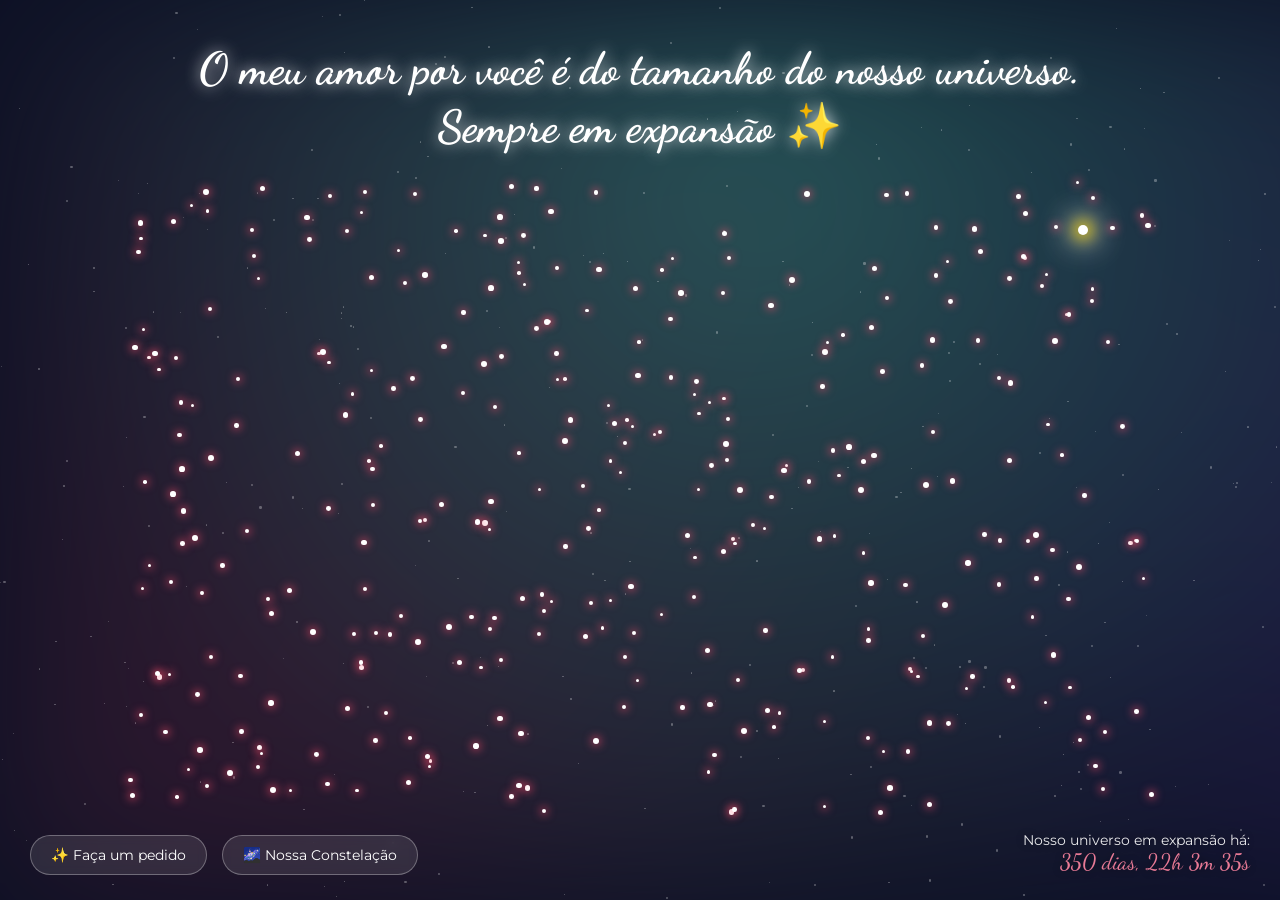
==== ceu.html @ 538f1776 "update 4 meses" ====
<!DOCTYPE html>
<html lang="pt-br">
<head>
    <meta charset="UTF-8">
    <meta name="viewport" content="width=device-width, initial-scale=1.0">
    <title>Nosso Céu Estrelado</title>
    <link href="https://fonts.googleapis.com/css2?family=Dancing+Script:wght@600&family=Montserrat:wght@300;400&display=swap" rel="stylesheet">
    <style>
        body {
            margin: 0;
            overflow: hidden;
            /* Fundo base escuro e profundo */
            background-color: #0b1024;
            color: white;
            font-family: 'Montserrat', sans-serif;
            position: relative;
            height: 100vh;
            width: 100vw;
        }

        /* OPÇÃO 3: Camada da Aurora Boreal (por trás de tudo) */
        .aurora-container {
            position: absolute;
            inset: 0;
            z-index: 1; /* Atrás das estrelas (z-index: 2+) */
            overflow: hidden;
            pointer-events: none;
            opacity: 0.7; /* Suaviza o efeito */
        }

        .aurora-layer {
            position: absolute;
            width: 200%;
            height: 100%;
            background: 
                radial-gradient(circle at 30% 20%, rgba(100, 255, 218, 0.4) 0%, rgba(100, 255, 218, 0) 40%),
                radial-gradient(circle at 70% 60%, rgba(160, 90, 255, 0.3) 0%, rgba(160, 90, 255, 0) 50%),
                radial-gradient(circle at 10% 80%, rgba(255, 77, 109, 0.2) 0%, rgba(255, 77, 109, 0) 40%);
            filter: blur(80px); /* Cria o efeito de gás difuso */
            animation: auroraMovement 40s linear infinite alternate;
        }

        @keyframes auroraMovement {
            0% { transform: translate(-25%, -10%) rotate(0deg) scale(1); }
            50% { transform: translate(-10%, 10%) rotate(5deg) scale(1.1); }
            100% { transform: translate(-25%, -10%) rotate(0deg) scale(1); }
        }

        /* Título */
        .title-container {
            position: absolute;
            top: 40px;
            width: 100%;
            text-align: center;
            pointer-events: none;
            z-index: 10; /* Acima de tudo */
        }

        h1 {
            font-family: 'Dancing Script', cursive;
            font-size: 2.8rem;
            margin: 0;
            text-shadow: 0 0 15px rgba(255,255,255,0.8);
            padding: 0 20px;
            color: #fff;
            line-height: 1.3;
        }

        /* Estrelas de fundo (cenário vazio - z-index: 2) */
        .bg-star {
            position: absolute;
            background: white;
            border-radius: 50%;
            opacity: 0.3;
            pointer-events: none;
            animation: twinkleBg alternate infinite;
            z-index: 2;
        }

        @keyframes twinkleBg {
            0% { opacity: 0.1; transform: scale(0.8); }
            100% { opacity: 0.5; transform: scale(1.2); }
        }

        /* Estrelas clicáveis (Os dias de vocês - z-index: 5) */
        .day-star {
            position: absolute;
            background: #fff;
            border-radius: 50%;
            cursor: pointer;
            box-shadow: 0 0 8px 2px rgba(255, 77, 109, 0.6);
            transition: transform 0.3s cubic-bezier(0.175, 0.885, 0.32, 1.275), box-shadow 0.3s;
            animation: pulseDay alternate infinite;
            z-index: 5;
        }

        .day-star:hover {
            transform: scale(2.5);
            box-shadow: 0 0 20px 5px rgba(255, 77, 109, 0.9), 0 0 30px white;
            z-index: 6; /* Acima ao passar o mouse */
        }

        @keyframes pulseDay {
            0% { opacity: 0.7; }
            100% { opacity: 1; }
        }

        /* OPÇÃO 4: A "Estrela Guia" do Dia Zero */
        .zero-star {
            position: absolute;
            background: #fff;
            border-radius: 50%;
            cursor: pointer;
            /* Brilho dourado intenso e único */
            box-shadow: 0 0 15px 5px rgba(255, 215, 0, 0.8), 0 0 30px 10px rgba(255, 255, 255, 0.6);
            transition: transform 0.3s cubic-bezier(0.175, 0.885, 0.32, 1.275), box-shadow 0.3s;
            animation: pulseZero 2s alternate infinite;
            z-index: 7; /* Acima das estrelas de dias normais */
        }

        .zero-star:hover {
            transform: scale(3);
            box-shadow: 0 0 25px 8px rgba(255, 215, 0, 1), 0 0 40px 15px rgba(255, 255, 255, 0.8);
            z-index: 8;
        }

        @keyframes pulseZero {
            0% { opacity: 0.8; transform: scale(1); }
            100% { opacity: 1; transform: scale(1.15); }
        }

        /* Modal das frases (z-index: 100+) */
        .phrase-modal {
            position: fixed;
            inset: 0;
            background: rgba(0,0,0,0.85);
            display: none;
            align-items: center;
            justify-content: center;
            z-index: 100;
            opacity: 0;
            transition: opacity 0.4s ease;
        }

        .phrase-modal.show {
            display: flex;
            opacity: 1;
        }

        .phrase-box {
            background: rgba(255, 255, 255, 0.08);
            border: 1px solid rgba(255, 255, 255, 0.2);
            padding: 40px 30px;
            border-radius: 20px;
            text-align: center;
            max-width: 80%;
            backdrop-filter: blur(10px);
            box-shadow: 0 0 30px rgba(255, 77, 109, 0.2);
            transform: scale(0.9);
            transition: transform 0.4s ease;
        }

        .phrase-modal.show .phrase-box {
            transform: scale(1);
        }

        .phrase-text {
            font-family: 'Dancing Script', cursive;
            font-size: 2.2rem;
            margin-bottom: 25px;
            color: #ffe6eb;
            line-height: 1.4;
        }

        /* Estilo para a frase especial da Estrela Guia */
        .phrase-text.zero-phrase {
            color: #fffae6; /* Tom dourado suave */
            text-shadow: 0 0 10px rgba(255, 215, 0, 0.5);
        }

        .close-btn {
            background: linear-gradient(135deg, #ff4d6d, #ff85a1);
            border: none;
            color: white;
            padding: 12px 25px;
            border-radius: 25px;
            cursor: pointer;
            font-family: 'Montserrat', sans-serif;
            font-weight: bold;
            transition: transform 0.2s;
        }

        .close-btn:hover {
            transform: scale(1.05);
        }

        /* =========================================================
           CONTROLES: RELÓGIO, BOTÃO DE DESEJO E METEOROS
           ========================================================= */
        .footer-controls {
            position: fixed;
            bottom: 25px;
            left: 0;
            width: 100%;
            display: flex;
            justify-content: space-between;
            align-items: flex-end;
            padding: 0 30px;
            box-sizing: border-box;
            z-index: 50; /* Acima das estrelas */
        }

        .button-group {
            display: flex;
            gap: 15px;
            flex-wrap: wrap;
        }

        .wish-btn {
            background: rgba(255, 255, 255, 0.1);
            border: 1px solid rgba(255, 255, 255, 0.3);
            color: white;
            padding: 10px 20px;
            border-radius: 20px;
            cursor: pointer;
            backdrop-filter: blur(5px);
            font-size: 0.9rem;
            transition: background 0.3s;
            font-family: 'Montserrat', sans-serif;
        }

        .wish-btn:hover { background: rgba(255, 77, 109, 0.3); }

        .infinity-clock {
            text-align: right;
            font-size: 0.85rem;
            text-shadow: 0 0 10px rgba(0,0,0,0.5);
            opacity: 0.9;
        }

        .infinity-clock span {
            display: block;
            font-family: 'Dancing Script', cursive;
            font-size: 1.4rem;
            color: #ff85a1;
        }

        /* Estrelas Cadentes */
        .shooting-star {
            position: absolute;
            width: 120px;
            height: 1px;
            background: linear-gradient(to right, rgba(255,255,255,0), #fff);
            opacity: 0;
            z-index: 3;
            pointer-events: none;
        }

        @keyframes shoot {
            0% { transform: translateX(0) translateY(0) rotate(-35deg); opacity: 1; }
            100% { transform: translateX(1000px) translateY(600px) rotate(-35deg); opacity: 0; }
        }

        /* Canvas da Constelação */
        #constellationCanvas {
            position: absolute;
            inset: 0;
            width: 100vw;
            height: 100vh;
            pointer-events: none;
            z-index: 4; /* Fica entre o fundo e as estrelas clicáveis */
        }
    </style>
</head>
<body>

    <div class="aurora-container">
        <div class="aurora-layer"></div>
    </div>

    <div class="title-container">
        <h1>O meu amor por você é do tamanho do nosso universo.<br>Sempre em expansão ✨</h1>
    </div>

    <div id="sky"></div>
    
    <canvas id="constellationCanvas"></canvas>

    <div class="footer-controls">
        <div class="button-group">
            <button class="wish-btn" id="btnWish">✨ Faça um pedido</button>
            <button class="wish-btn" id="btnConstellation">🌌 Nossa Constelação</button>
        </div>
        <div class="infinity-clock" id="clock">
            Nosso universo em expansão há:
            <span id="timeCounter">Calculando...</span>
        </div>
    </div>

    <div class="phrase-modal" id="phraseModal">
        <div class="phrase-box">
            <div class="phrase-text" id="phraseText"></div>
            <button class="close-btn" id="closeBtn">Guardar com carinho</button>
        </div>
    </div>

    <script>
        // Cálculo exato de dias até hoje
        const dataInicio = new Date(2025, 11, 20); 
        const agora = new Date();
        const dias = Math.max(1, Math.floor((agora - dataInicio) / (1000 * 60 * 60 * 24)));
        
        const sky = document.getElementById('sky');
        const phrases = [
            "Você é a minha estrela mais brilhante.",
            "Cada dia com você é uma nova descoberta.",
            "Meu universo faz sentido porque você está nele.",
            "Te amar é a melhor parte do meu dia.",
            "Você ilumina as minhas noites mais escuras.",
            "Mesmo no caos, você é a minha paz.",
            "Amo até os seus pequenos detalhes, porque eles te fazem única.",
            "Seu sorriso é o meu evento astronômico favorito.",
            "Não importa a distância, meu pensamento sempre voa até você.",
            "Você é a poesia que o universo escreveu pra mim.",
            "Cada estrela aqui é um 'eu te amo' que eu guardei pra você.",
            "Com você, a eternidade parece pouco tempo.",
            "O brilho do seu olhar ofusca qualquer estrela.",
            "Você é o meu destino favorito.",
            "A gravidade não é nada perto da força que me puxa pra você.",
            "Cada momento nosso está gravado no meu coração.",
            "Se eu pudesse escolher de novo, escolheria você todas as vezes.",
            "Você trouxe as cores mais lindas para a minha vida.",
            "O som da sua risada é a minha música preferida.",
            "Eu te amo muito mais do que as palavras podem explicar."
        ];

        // Frase especial para o Dia Zero
        const zeroPhrase = `Dia ${dataInicio.toLocaleDateString('pt-BR')}: O exato momento em que nossa constelação começou a se formar. Foi o início do nosso 'Para Sempre'. Eu te amo muito, Jezz. 💖`;

        const phraseModal = document.getElementById('phraseModal');
        const phraseText = document.getElementById('phraseText');
        const closeBtn = document.getElementById('closeBtn');

        function showPhrase(phrase, isZero = false) {
            phraseText.textContent = `"${phrase}"`;
            
            if (isZero) {
                phraseText.classList.add('zero-phrase');
            } else {
                phraseText.classList.remove('zero-phrase');
            }
            
            phraseModal.classList.add('show');
        }

        closeBtn.addEventListener('click', () => {
            phraseModal.classList.remove('show');
        });

        phraseModal.addEventListener('click', (e) => {
            if (e.target === phraseModal) phraseModal.classList.remove('show');
        });

        // 1. GERAR A POEIRA ESTELAR (FUNDO)
        for (let i = 0; i < 300; i++) {
            const bgStar = document.createElement('div');
            bgStar.classList.add('bg-star');
            
            const size = Math.random() * 2 + 0.5; 
            bgStar.style.width = size + 'px';
            bgStar.style.height = size + 'px';
            
            bgStar.style.left = Math.random() * 100 + 'vw';
            bgStar.style.top = Math.random() * 100 + 'vh';
            
            bgStar.style.animationDuration = (Math.random() * 4 + 2) + 's';
            bgStar.style.animationDelay = (Math.random() * 3) + 's';
            
            sky.appendChild(bgStar);
        }

        // 2. GERAR AS ESTRELAS CLICÁVEIS (DIAS)
        for (let i = 1; i < dias; i++) {
            const star = document.createElement('div');
            star.classList.add('day-star');
            
            const size = Math.random() * 3 + 3; 
            star.style.width = size + 'px';
            star.style.height = size + 'px';
            
            star.style.left = (Math.random() * 80 + 10) + 'vw'; 
            star.style.top = (Math.random() * 70 + 20) + 'vh'; 
            
            star.style.animationDuration = (Math.random() * 2 + 1) + 's';
            star.style.animationDelay = (Math.random() * 2) + 's';

            star.addEventListener('click', () => {
                const randomPhrase = phrases[Math.floor(Math.random() * phrases.length)];
                showPhrase(randomPhrase);
            });
            
            sky.appendChild(star);
        }

        // 3. GERAR A "ESTRELA GUIA" (DIA ZERO)
        const zeroStar = document.createElement('div');
        zeroStar.classList.add('zero-star');
        
        const zeroSize = 10; 
        zeroStar.style.width = zeroSize + 'px';
        zeroStar.style.height = zeroSize + 'px';
        
        zeroStar.style.right = '15vw';
        zeroStar.style.top = '25vh';
        
        zeroStar.addEventListener('click', () => {
            showPhrase(zeroPhrase, true); 
        });
        
        sky.appendChild(zeroStar);

        /* =========================================================
           LÓGICA DO RELÓGIO E DA CHUVA DE METEOROS
           ========================================================= */

        function updateClock() {
            const agoraClock = new Date();
            const diff = agoraClock - dataInicio;

            const calcDias = Math.floor(diff / (1000 * 60 * 60 * 24));
            const calcHoras = Math.floor((diff / (1000 * 60 * 60)) % 24);
            const calcMinutos = Math.floor((diff / 1000 / 60) % 60);
            const calcSegundos = Math.floor((diff / 1000) % 60);

            document.getElementById('timeCounter').textContent = 
                `${calcDias} dias, ${calcHoras}h ${calcMinutos}m ${calcSegundos}s`;
        }
        setInterval(updateClock, 1000);
        updateClock(); 

        document.getElementById('btnWish').addEventListener('click', () => {
            for(let i=0; i<8; i++) {
                setTimeout(() => {
                    const meteor = document.createElement('div');
                    meteor.className = 'shooting-star';
                    meteor.style.top = Math.random() * 40 + '%';
                    meteor.style.left = Math.random() * 20 + '%';
                    meteor.style.animation = `shoot 1.5s ease-out forwards`;
                    sky.appendChild(meteor);
                    
                    setTimeout(() => meteor.remove(), 2000);
                }, i * 400); 
            }
            
            setTimeout(() => {
                showPhrase("Pode fazer seu pedido. O meu já se realizou quando te conheci.");
            }, 1000);
        });

        /* =========================================================
           NOVO: LÓGICA DA CONSTELAÇÃO (LIGANDO OS PONTOS)
           ========================================================= */
        const canvas = document.getElementById('constellationCanvas');
        const ctx = canvas.getContext('2d');
        let constellationVisible = false;
        let animationId;

        // Ajusta o tamanho do canvas para o tamanho da tela
        function resizeCanvas() {
            canvas.width = window.innerWidth;
            canvas.height = window.innerHeight;
        }
        window.addEventListener('resize', resizeCanvas);
        resizeCanvas();

        document.getElementById('btnConstellation').addEventListener('click', () => {
            // Se já estiver visível, apaga as linhas
            if (constellationVisible) {
                ctx.clearRect(0, 0, canvas.width, canvas.height);
                constellationVisible = false;
                document.getElementById('btnConstellation').innerHTML = "🌌 Nossa Constelação";
                cancelAnimationFrame(animationId);
                return;
            }

            resizeCanvas(); // Garante as proporções exatas
            
            // Pega as posições de todas as estrelas interativas
            const starsElements = Array.from(document.querySelectorAll('.day-star, .zero-star'));
            const points = starsElements.map(s => {
                const rect = s.getBoundingClientRect();
                return {
                    x: rect.left + rect.width / 2,
                    y: rect.top + rect.height / 2
                };
            });

            const edges = [];
            
            // Mapeia quais estrelas estão próximas o suficiente para serem ligadas (distância < 180px)
            for (let i = 0; i < points.length; i++) {
                for (let j = i + 1; j < points.length; j++) {
                    const dist = Math.hypot(points[i].x - points[j].x, points[i].y - points[j].y);
                    if (dist < 180) {
                        edges.push({ p1: points[i], p2: points[j] });
                    }
                }
            }

            let progress = 0;
            
            // Função para desenhar as linhas como se estivessem sendo riscadas
            function drawAnimatedConstellation() {
                ctx.clearRect(0, 0, canvas.width, canvas.height);
                progress += 0.015; // Velocidade em que a linha é desenhada
                if (progress > 1) progress = 1;

                ctx.lineWidth = 1;
                ctx.strokeStyle = `rgba(255, 215, 0, ${progress * 0.8})`; // Cor dourada que intensifica
                ctx.shadowBlur = 8;
                ctx.shadowColor = 'rgba(255, 215, 0, 0.8)';

                ctx.beginPath();
                edges.forEach(edge => {
                    ctx.moveTo(edge.p1.x, edge.p1.y);
                    // Calcula o ponto atual da linha com base no progresso
                    const currentX = edge.p1.x + (edge.p2.x - edge.p1.x) * progress;
                    const currentY = edge.p1.y + (edge.p2.y - edge.p1.y) * progress;
                    ctx.lineTo(currentX, currentY);
                });
                ctx.stroke();

                if (progress < 1) {
                    animationId = requestAnimationFrame(drawAnimatedConstellation);
                }
            }

            constellationVisible = true;
            document.getElementById('btnConstellation').innerHTML = "✨ Esconder Constelação";
            drawAnimatedConstellation();
        });

    </script>
</body>
</html>
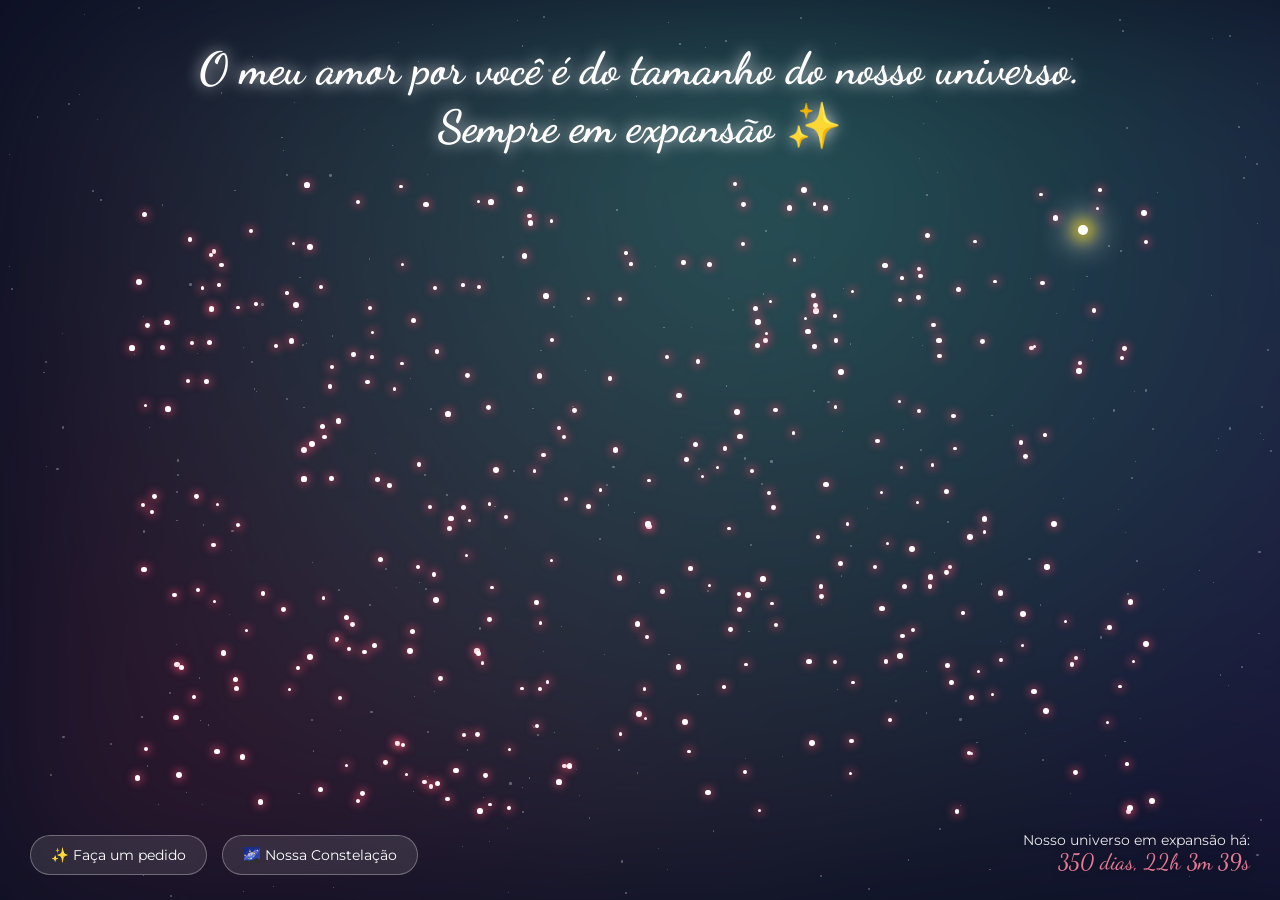
==== commit a3c69b8e: "update 4 meses" ====
--- a/ceu.html
+++ b/ceu.html
@@ -9,7 +9,6 @@
         body {
             margin: 0;
             overflow: hidden;
-            /* Fundo base escuro e profundo */
             background-color: #0b1024;
             color: white;
             font-family: 'Montserrat', sans-serif;
@@ -18,14 +17,14 @@
             width: 100vw;
         }
 
-        /* OPÇÃO 3: Camada da Aurora Boreal (por trás de tudo) */
+        /* Camada da Aurora Boreal */
         .aurora-container {
             position: absolute;
             inset: 0;
-            z-index: 1; /* Atrás das estrelas (z-index: 2+) */
+            z-index: 1; 
             overflow: hidden;
             pointer-events: none;
-            opacity: 0.7; /* Suaviza o efeito */
+            opacity: 0.7; 
         }
 
         .aurora-layer {
@@ -36,7 +35,7 @@
                 radial-gradient(circle at 30% 20%, rgba(100, 255, 218, 0.4) 0%, rgba(100, 255, 218, 0) 40%),
                 radial-gradient(circle at 70% 60%, rgba(160, 90, 255, 0.3) 0%, rgba(160, 90, 255, 0) 50%),
                 radial-gradient(circle at 10% 80%, rgba(255, 77, 109, 0.2) 0%, rgba(255, 77, 109, 0) 40%);
-            filter: blur(80px); /* Cria o efeito de gás difuso */
+            filter: blur(80px); 
             animation: auroraMovement 40s linear infinite alternate;
         }
 
@@ -53,7 +52,7 @@
             width: 100%;
             text-align: center;
             pointer-events: none;
-            z-index: 10; /* Acima de tudo */
+            z-index: 10; 
         }
 
         h1 {
@@ -66,7 +65,7 @@
             line-height: 1.3;
         }
 
-        /* Estrelas de fundo (cenário vazio - z-index: 2) */
+        /* Estrelas de fundo */
         .bg-star {
             position: absolute;
             background: white;
@@ -82,7 +81,7 @@
             100% { opacity: 0.5; transform: scale(1.2); }
         }
 
-        /* Estrelas clicáveis (Os dias de vocês - z-index: 5) */
+        /* Estrelas clicáveis (Os dias) */
         .day-star {
             position: absolute;
             background: #fff;
@@ -97,7 +96,7 @@
         .day-star:hover {
             transform: scale(2.5);
             box-shadow: 0 0 20px 5px rgba(255, 77, 109, 0.9), 0 0 30px white;
-            z-index: 6; /* Acima ao passar o mouse */
+            z-index: 6; 
         }
 
         @keyframes pulseDay {
@@ -105,17 +104,16 @@
             100% { opacity: 1; }
         }
 
-        /* OPÇÃO 4: A "Estrela Guia" do Dia Zero */
+        /* A "Estrela Guia" do Dia Zero */
         .zero-star {
             position: absolute;
             background: #fff;
             border-radius: 50%;
             cursor: pointer;
-            /* Brilho dourado intenso e único */
             box-shadow: 0 0 15px 5px rgba(255, 215, 0, 0.8), 0 0 30px 10px rgba(255, 255, 255, 0.6);
             transition: transform 0.3s cubic-bezier(0.175, 0.885, 0.32, 1.275), box-shadow 0.3s;
             animation: pulseZero 2s alternate infinite;
-            z-index: 7; /* Acima das estrelas de dias normais */
+            z-index: 7; 
         }
 
         .zero-star:hover {
@@ -129,7 +127,7 @@
             100% { opacity: 1; transform: scale(1.15); }
         }
 
-        /* Modal das frases (z-index: 100+) */
+        /* Modal das frases */
         .phrase-modal {
             position: fixed;
             inset: 0;
@@ -172,9 +170,8 @@
             line-height: 1.4;
         }
 
-        /* Estilo para a frase especial da Estrela Guia */
         .phrase-text.zero-phrase {
-            color: #fffae6; /* Tom dourado suave */
+            color: #fffae6; 
             text-shadow: 0 0 10px rgba(255, 215, 0, 0.5);
         }
 
@@ -194,9 +191,7 @@
             transform: scale(1.05);
         }
 
-        /* =========================================================
-           CONTROLES: RELÓGIO, BOTÃO DE DESEJO E METEOROS
-           ========================================================= */
+        /* Controles: Relógio, Botões */
         .footer-controls {
             position: fixed;
             bottom: 25px;
@@ -207,7 +202,7 @@
             align-items: flex-end;
             padding: 0 30px;
             box-sizing: border-box;
-            z-index: 50; /* Acima das estrelas */
+            z-index: 50; 
         }
 
         .button-group {
@@ -268,7 +263,52 @@
             width: 100vw;
             height: 100vh;
             pointer-events: none;
-            z-index: 4; /* Fica entre o fundo e as estrelas clicáveis */
+            z-index: 4; 
+        }
+
+        /* =========================================
+           NOVAS REGRAS DE RESPONSIVIDADE (CELULAR)
+           ========================================= */
+        @media (max-width: 768px) {
+            h1 {
+                font-size: 1.8rem; /* Reduz o tamanho do título */
+                padding: 0 15px;
+            }
+
+            .title-container {
+                top: 25px; /* Sobe um pouquinho o título */
+            }
+
+            .footer-controls {
+                flex-direction: column; /* Coloca os itens em coluna */
+                align-items: center;    /* Centraliza tudo */
+                padding: 0 15px;
+                bottom: 20px;
+                gap: 20px; /* Dá um respiro entre os botões e o relógio */
+            }
+
+            .button-group {
+                justify-content: center; /* Centraliza os botões */
+                gap: 10px;
+            }
+
+            .wish-btn {
+                font-size: 0.85rem;
+                padding: 8px 16px;
+            }
+
+            .infinity-clock {
+                text-align: center; /* Centraliza o texto do relógio */
+                font-size: 0.8rem;
+            }
+
+            .infinity-clock span {
+                font-size: 1.2rem;
+            }
+
+            .phrase-text {
+                font-size: 1.8rem; /* Frase do modal menor para caber na tela */
+            }
         }
     </style>
 </head>
@@ -305,7 +345,6 @@
     </div>
 
     <script>
-        // Cálculo exato de dias até hoje
         const dataInicio = new Date(2025, 11, 20); 
         const agora = new Date();
         const dias = Math.max(1, Math.floor((agora - dataInicio) / (1000 * 60 * 60 * 24)));
@@ -334,7 +373,6 @@
             "Eu te amo muito mais do que as palavras podem explicar."
         ];
 
-        // Frase especial para o Dia Zero
         const zeroPhrase = `Dia ${dataInicio.toLocaleDateString('pt-BR')}: O exato momento em que nossa constelação começou a se formar. Foi o início do nosso 'Para Sempre'. Eu te amo muito, Jezz. 💖`;
 
         const phraseModal = document.getElementById('phraseModal');
@@ -419,10 +457,7 @@
         
         sky.appendChild(zeroStar);
 
-        /* =========================================================
-           LÓGICA DO RELÓGIO E DA CHUVA DE METEOROS
-           ========================================================= */
-
+        // Lógica do Relógio e Meteoros
         function updateClock() {
             const agoraClock = new Date();
             const diff = agoraClock - dataInicio;
@@ -458,23 +493,32 @@
         });
 
         /* =========================================================
-           NOVO: LÓGICA DA CONSTELAÇÃO (LIGANDO OS PONTOS)
+           LÓGICA DA CONSTELAÇÃO (RESPONSIVA)
            ========================================================= */
         const canvas = document.getElementById('constellationCanvas');
         const ctx = canvas.getContext('2d');
         let constellationVisible = false;
         let animationId;
 
-        // Ajusta o tamanho do canvas para o tamanho da tela
         function resizeCanvas() {
             canvas.width = window.innerWidth;
             canvas.height = window.innerHeight;
         }
-        window.addEventListener('resize', resizeCanvas);
+        
+        // Se a tela mudar de tamanho (virar o celular ou ajustar a janela)
+        // apaga a constelação para não ficar desalinhada.
+        window.addEventListener('resize', () => {
+            resizeCanvas();
+            if (constellationVisible) {
+                ctx.clearRect(0, 0, canvas.width, canvas.height);
+                constellationVisible = false;
+                document.getElementById('btnConstellation').innerHTML = "🌌 Nossa Constelação";
+                cancelAnimationFrame(animationId);
+            }
+        });
         resizeCanvas();
 
         document.getElementById('btnConstellation').addEventListener('click', () => {
-            // Se já estiver visível, apaga as linhas
             if (constellationVisible) {
                 ctx.clearRect(0, 0, canvas.width, canvas.height);
                 constellationVisible = false;
@@ -483,9 +527,8 @@
                 return;
             }
 
-            resizeCanvas(); // Garante as proporções exatas
-            
-            // Pega as posições de todas as estrelas interativas
+            resizeCanvas(); 
+            
             const starsElements = Array.from(document.querySelectorAll('.day-star, .zero-star'));
             const points = starsElements.map(s => {
                 const rect = s.getBoundingClientRect();
@@ -497,11 +540,15 @@
 
             const edges = [];
             
-            // Mapeia quais estrelas estão próximas o suficiente para serem ligadas (distância < 180px)
+            // LÓGICA INTELIGENTE DE DISTÂNCIA:
+            // Se for celular (largura < 768px), usa 80px de distância máxima. 
+            // Se for PC, usa 180px. Evita o "emaranhado" no celular.
+            const maxDistance = window.innerWidth <= 768 ? 85 : 180;
+            
             for (let i = 0; i < points.length; i++) {
                 for (let j = i + 1; j < points.length; j++) {
                     const dist = Math.hypot(points[i].x - points[j].x, points[i].y - points[j].y);
-                    if (dist < 180) {
+                    if (dist < maxDistance) {
                         edges.push({ p1: points[i], p2: points[j] });
                     }
                 }
@@ -509,21 +556,19 @@
 
             let progress = 0;
             
-            // Função para desenhar as linhas como se estivessem sendo riscadas
             function drawAnimatedConstellation() {
                 ctx.clearRect(0, 0, canvas.width, canvas.height);
-                progress += 0.015; // Velocidade em que a linha é desenhada
+                progress += 0.015; 
                 if (progress > 1) progress = 1;
 
                 ctx.lineWidth = 1;
-                ctx.strokeStyle = `rgba(255, 215, 0, ${progress * 0.8})`; // Cor dourada que intensifica
+                ctx.strokeStyle = `rgba(255, 215, 0, ${progress * 0.8})`; 
                 ctx.shadowBlur = 8;
                 ctx.shadowColor = 'rgba(255, 215, 0, 0.8)';
 
                 ctx.beginPath();
                 edges.forEach(edge => {
                     ctx.moveTo(edge.p1.x, edge.p1.y);
-                    // Calcula o ponto atual da linha com base no progresso
                     const currentX = edge.p1.x + (edge.p2.x - edge.p1.x) * progress;
                     const currentY = edge.p1.y + (edge.p2.y - edge.p1.y) * progress;
                     ctx.lineTo(currentX, currentY);
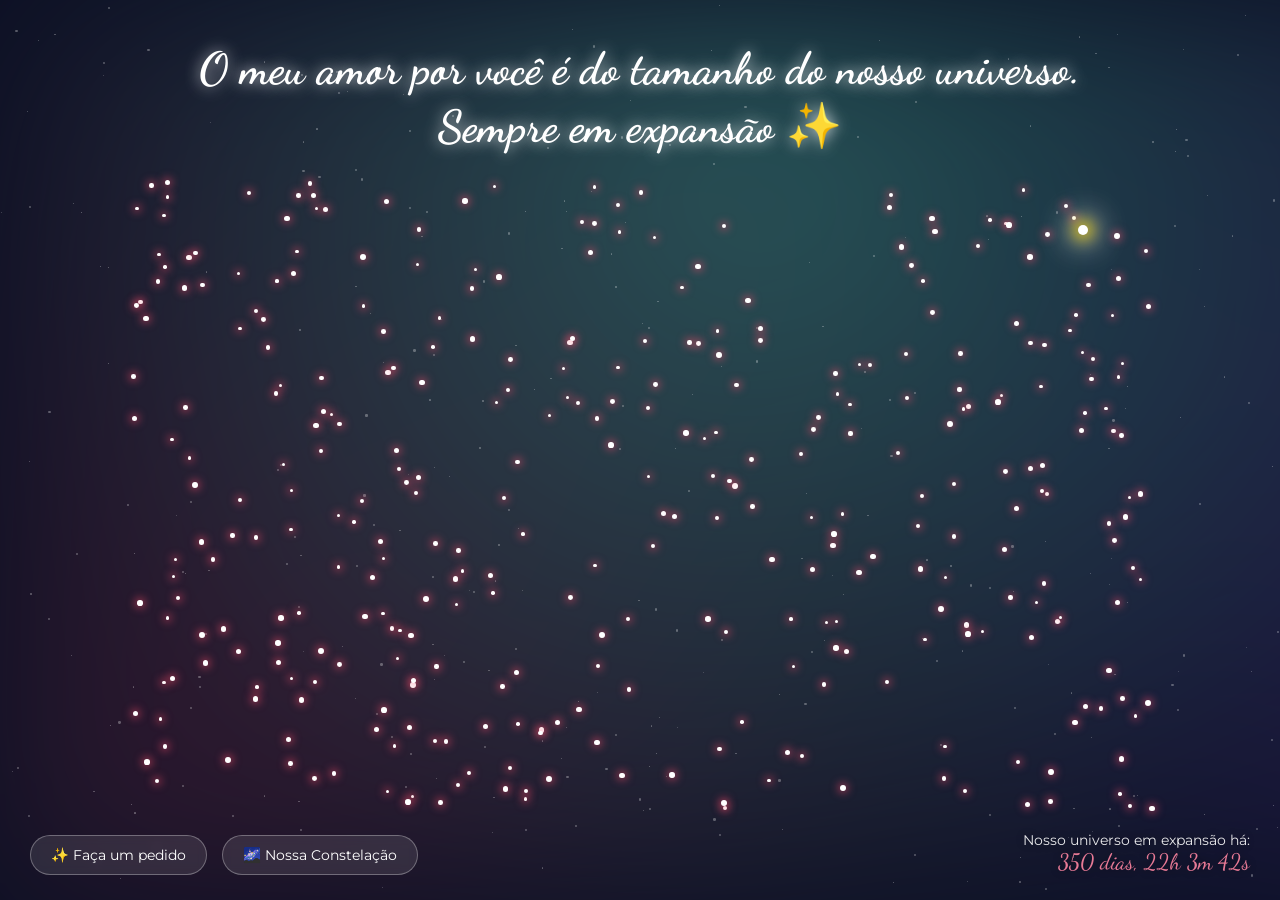
==== commit 0f25266d: "update 4 meses" ====
--- a/ceu.html
+++ b/ceu.html
@@ -271,24 +271,24 @@
            ========================================= */
         @media (max-width: 768px) {
             h1 {
-                font-size: 1.8rem; /* Reduz o tamanho do título */
+                font-size: 1.8rem; 
                 padding: 0 15px;
             }
 
             .title-container {
-                top: 25px; /* Sobe um pouquinho o título */
+                top: 25px; 
             }
 
             .footer-controls {
-                flex-direction: column; /* Coloca os itens em coluna */
-                align-items: center;    /* Centraliza tudo */
+                flex-direction: column; 
+                align-items: center;    
                 padding: 0 15px;
                 bottom: 20px;
-                gap: 20px; /* Dá um respiro entre os botões e o relógio */
+                gap: 20px; 
             }
 
             .button-group {
-                justify-content: center; /* Centraliza os botões */
+                justify-content: center; 
                 gap: 10px;
             }
 
@@ -298,7 +298,7 @@
             }
 
             .infinity-clock {
-                text-align: center; /* Centraliza o texto do relógio */
+                text-align: center; 
                 font-size: 0.8rem;
             }
 
@@ -307,7 +307,7 @@
             }
 
             .phrase-text {
-                font-size: 1.8rem; /* Frase do modal menor para caber na tela */
+                font-size: 1.8rem; 
             }
         }
     </style>
@@ -399,7 +399,7 @@
             if (e.target === phraseModal) phraseModal.classList.remove('show');
         });
 
-        // 1. GERAR A POEIRA ESTELAR (FUNDO)
+        // GERAR A POEIRA ESTELAR (FUNDO)
         for (let i = 0; i < 300; i++) {
             const bgStar = document.createElement('div');
             bgStar.classList.add('bg-star');
@@ -417,7 +417,7 @@
             sky.appendChild(bgStar);
         }
 
-        // 2. GERAR AS ESTRELAS CLICÁVEIS (DIAS)
+        // GERAR AS ESTRELAS CLICÁVEIS (DIAS)
         for (let i = 1; i < dias; i++) {
             const star = document.createElement('div');
             star.classList.add('day-star');
@@ -426,8 +426,12 @@
             star.style.width = size + 'px';
             star.style.height = size + 'px';
             
-            star.style.left = (Math.random() * 80 + 10) + 'vw'; 
-            star.style.top = (Math.random() * 70 + 20) + 'vh'; 
+            // Centraliza mais as estrelas no celular para não ficarem escondidas nas bordas
+            const margemLeft = window.innerWidth <= 768 ? (Math.random() * 80 + 10) : (Math.random() * 80 + 10);
+            const margemTop = window.innerWidth <= 768 ? (Math.random() * 60 + 20) : (Math.random() * 70 + 20);
+            
+            star.style.left = margemLeft + 'vw'; 
+            star.style.top = margemTop + 'vh'; 
             
             star.style.animationDuration = (Math.random() * 2 + 1) + 's';
             star.style.animationDelay = (Math.random() * 2) + 's';
@@ -440,7 +444,7 @@
             sky.appendChild(star);
         }
 
-        // 3. GERAR A "ESTRELA GUIA" (DIA ZERO)
+        // GERAR A "ESTRELA GUIA" (DIA ZERO)
         const zeroStar = document.createElement('div');
         zeroStar.classList.add('zero-star');
         
@@ -493,7 +497,7 @@
         });
 
         /* =========================================================
-           LÓGICA DA CONSTELAÇÃO (RESPONSIVA)
+           LÓGICA DA CONSTELAÇÃO (CORRIGIDA PARA NÃO VIRAR BORRÃO)
            ========================================================= */
         const canvas = document.getElementById('constellationCanvas');
         const ctx = canvas.getContext('2d');
@@ -505,8 +509,6 @@
             canvas.height = window.innerHeight;
         }
         
-        // Se a tela mudar de tamanho (virar o celular ou ajustar a janela)
-        // apaga a constelação para não ficar desalinhada.
         window.addEventListener('resize', () => {
             resizeCanvas();
             if (constellationVisible) {
@@ -539,17 +541,33 @@
             });
 
             const edges = [];
-            
-            // LÓGICA INTELIGENTE DE DISTÂNCIA:
-            // Se for celular (largura < 768px), usa 80px de distância máxima. 
-            // Se for PC, usa 180px. Evita o "emaranhado" no celular.
-            const maxDistance = window.innerWidth <= 768 ? 85 : 180;
-            
+            // Limite de quantas linhas saem de CADA estrela (2 no celular, 4 no PC)
+            const maxLinesPerStar = window.innerWidth <= 768 ? 2 : 4;
+            // Distância máxima da linha (55px no celular, 160px no PC)
+            const maxDistance = window.innerWidth <= 768 ? 55 : 160;
+            
+            // Array para contar quantas ligações cada estrela já tem
+            const connectionsCount = new Array(points.length).fill(0);
+
             for (let i = 0; i < points.length; i++) {
+                // Encontra as distâncias de todas as outras estrelas
+                let neighbors = [];
                 for (let j = i + 1; j < points.length; j++) {
                     const dist = Math.hypot(points[i].x - points[j].x, points[i].y - points[j].y);
                     if (dist < maxDistance) {
-                        edges.push({ p1: points[i], p2: points[j] });
+                        neighbors.push({ index: j, dist: dist, p: points[j] });
+                    }
+                }
+                
+                // Ordena as vizinhas para ligar com as mais próximas primeiro
+                neighbors.sort((a, b) => a.dist - b.dist);
+
+                // Cria as ligações respeitando o limite
+                for (let v of neighbors) {
+                    if (connectionsCount[i] < maxLinesPerStar && connectionsCount[v.index] < maxLinesPerStar) {
+                        edges.push({ p1: points[i], p2: v.p });
+                        connectionsCount[i]++;
+                        connectionsCount[v.index]++;
                     }
                 }
             }
@@ -561,10 +579,14 @@
                 progress += 0.015; 
                 if (progress > 1) progress = 1;
 
+                // Linha mais transparente no celular para ficar delicado
+                const lineOpacity = window.innerWidth <= 768 ? 0.35 : 0.6;
+                const shadowBlurSize = window.innerWidth <= 768 ? 2 : 8;
+
                 ctx.lineWidth = 1;
-                ctx.strokeStyle = `rgba(255, 215, 0, ${progress * 0.8})`; 
-                ctx.shadowBlur = 8;
-                ctx.shadowColor = 'rgba(255, 215, 0, 0.8)';
+                ctx.strokeStyle = `rgba(255, 215, 0, ${progress * lineOpacity})`; 
+                ctx.shadowBlur = shadowBlurSize;
+                ctx.shadowColor = `rgba(255, 215, 0, ${lineOpacity})`;
 
                 ctx.beginPath();
                 edges.forEach(edge => {
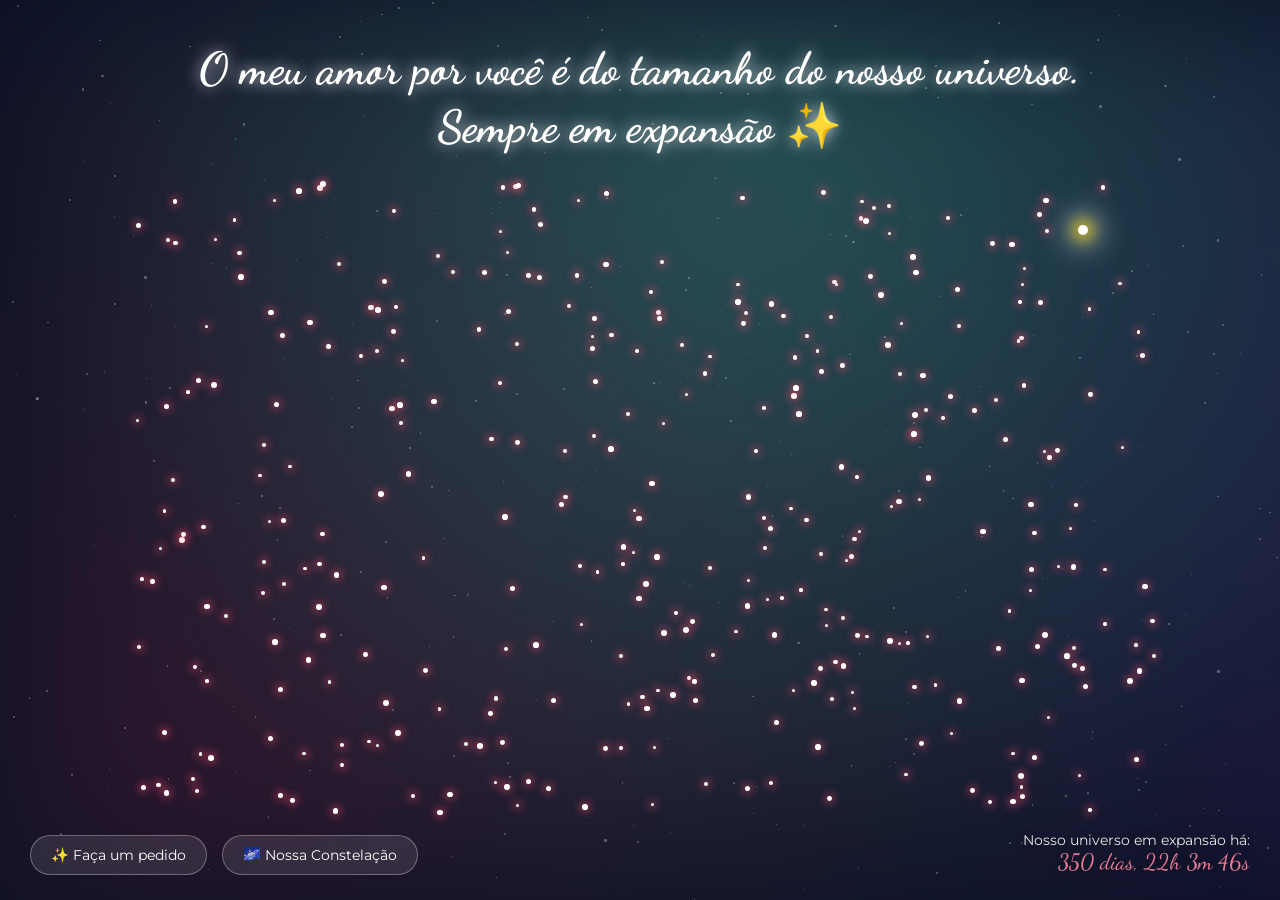
==== commit 2526c495: "update 4 meses" ====
--- a/ceu.html
+++ b/ceu.html
@@ -271,24 +271,24 @@
            ========================================= */
         @media (max-width: 768px) {
             h1 {
-                font-size: 1.8rem; 
+                font-size: 1.8rem; /* Reduz o tamanho do título */
                 padding: 0 15px;
             }
 
             .title-container {
-                top: 25px; 
+                top: 25px; /* Sobe um pouquinho o título */
             }
 
             .footer-controls {
-                flex-direction: column; 
-                align-items: center;    
+                flex-direction: column; /* Coloca os itens em coluna */
+                align-items: center;    /* Centraliza tudo */
                 padding: 0 15px;
                 bottom: 20px;
-                gap: 20px; 
+                gap: 20px; /* Dá um respiro entre os botões e o relógio */
             }
 
             .button-group {
-                justify-content: center; 
+                justify-content: center; /* Centraliza os botões */
                 gap: 10px;
             }
 
@@ -298,7 +298,7 @@
             }
 
             .infinity-clock {
-                text-align: center; 
+                text-align: center; /* Centraliza o texto do relógio */
                 font-size: 0.8rem;
             }
 
@@ -307,7 +307,7 @@
             }
 
             .phrase-text {
-                font-size: 1.8rem; 
+                font-size: 1.8rem; /* Frase do modal menor para caber na tela */
             }
         }
     </style>
@@ -399,7 +399,7 @@
             if (e.target === phraseModal) phraseModal.classList.remove('show');
         });
 
-        // GERAR A POEIRA ESTELAR (FUNDO)
+        // 1. GERAR A POEIRA ESTELAR (FUNDO)
         for (let i = 0; i < 300; i++) {
             const bgStar = document.createElement('div');
             bgStar.classList.add('bg-star');
@@ -417,7 +417,7 @@
             sky.appendChild(bgStar);
         }
 
-        // GERAR AS ESTRELAS CLICÁVEIS (DIAS)
+        // 2. GERAR AS ESTRELAS CLICÁVEIS (DIAS)
         for (let i = 1; i < dias; i++) {
             const star = document.createElement('div');
             star.classList.add('day-star');
@@ -426,12 +426,8 @@
             star.style.width = size + 'px';
             star.style.height = size + 'px';
             
-            // Centraliza mais as estrelas no celular para não ficarem escondidas nas bordas
-            const margemLeft = window.innerWidth <= 768 ? (Math.random() * 80 + 10) : (Math.random() * 80 + 10);
-            const margemTop = window.innerWidth <= 768 ? (Math.random() * 60 + 20) : (Math.random() * 70 + 20);
-            
-            star.style.left = margemLeft + 'vw'; 
-            star.style.top = margemTop + 'vh'; 
+            star.style.left = (Math.random() * 80 + 10) + 'vw'; 
+            star.style.top = (Math.random() * 70 + 20) + 'vh'; 
             
             star.style.animationDuration = (Math.random() * 2 + 1) + 's';
             star.style.animationDelay = (Math.random() * 2) + 's';
@@ -444,7 +440,7 @@
             sky.appendChild(star);
         }
 
-        // GERAR A "ESTRELA GUIA" (DIA ZERO)
+        // 3. GERAR A "ESTRELA GUIA" (DIA ZERO)
         const zeroStar = document.createElement('div');
         zeroStar.classList.add('zero-star');
         
@@ -497,7 +493,7 @@
         });
 
         /* =========================================================
-           LÓGICA DA CONSTELAÇÃO (CORRIGIDA PARA NÃO VIRAR BORRÃO)
+           LÓGICA DA CONSTELAÇÃO (RESPONSIVA)
            ========================================================= */
         const canvas = document.getElementById('constellationCanvas');
         const ctx = canvas.getContext('2d');
@@ -509,6 +505,8 @@
             canvas.height = window.innerHeight;
         }
         
+        // Se a tela mudar de tamanho (virar o celular ou ajustar a janela)
+        // apaga a constelação para não ficar desalinhada.
         window.addEventListener('resize', () => {
             resizeCanvas();
             if (constellationVisible) {
@@ -541,33 +539,17 @@
             });
 
             const edges = [];
-            // Limite de quantas linhas saem de CADA estrela (2 no celular, 4 no PC)
-            const maxLinesPerStar = window.innerWidth <= 768 ? 2 : 4;
-            // Distância máxima da linha (55px no celular, 160px no PC)
-            const maxDistance = window.innerWidth <= 768 ? 55 : 160;
-            
-            // Array para contar quantas ligações cada estrela já tem
-            const connectionsCount = new Array(points.length).fill(0);
-
+            
+            // LÓGICA INTELIGENTE DE DISTÂNCIA:
+            // Se for celular (largura < 768px), usa 80px de distância máxima. 
+            // Se for PC, usa 180px. Evita o "emaranhado" no celular.
+            const maxDistance = window.innerWidth <= 768 ? 85 : 180;
+            
             for (let i = 0; i < points.length; i++) {
-                // Encontra as distâncias de todas as outras estrelas
-                let neighbors = [];
                 for (let j = i + 1; j < points.length; j++) {
                     const dist = Math.hypot(points[i].x - points[j].x, points[i].y - points[j].y);
                     if (dist < maxDistance) {
-                        neighbors.push({ index: j, dist: dist, p: points[j] });
-                    }
-                }
-                
-                // Ordena as vizinhas para ligar com as mais próximas primeiro
-                neighbors.sort((a, b) => a.dist - b.dist);
-
-                // Cria as ligações respeitando o limite
-                for (let v of neighbors) {
-                    if (connectionsCount[i] < maxLinesPerStar && connectionsCount[v.index] < maxLinesPerStar) {
-                        edges.push({ p1: points[i], p2: v.p });
-                        connectionsCount[i]++;
-                        connectionsCount[v.index]++;
+                        edges.push({ p1: points[i], p2: points[j] });
                     }
                 }
             }
@@ -579,14 +561,10 @@
                 progress += 0.015; 
                 if (progress > 1) progress = 1;
 
-                // Linha mais transparente no celular para ficar delicado
-                const lineOpacity = window.innerWidth <= 768 ? 0.35 : 0.6;
-                const shadowBlurSize = window.innerWidth <= 768 ? 2 : 8;
-
                 ctx.lineWidth = 1;
-                ctx.strokeStyle = `rgba(255, 215, 0, ${progress * lineOpacity})`; 
-                ctx.shadowBlur = shadowBlurSize;
-                ctx.shadowColor = `rgba(255, 215, 0, ${lineOpacity})`;
+                ctx.strokeStyle = `rgba(255, 215, 0, ${progress * 0.8})`; 
+                ctx.shadowBlur = 8;
+                ctx.shadowColor = 'rgba(255, 215, 0, 0.8)';
 
                 ctx.beginPath();
                 edges.forEach(edge => {
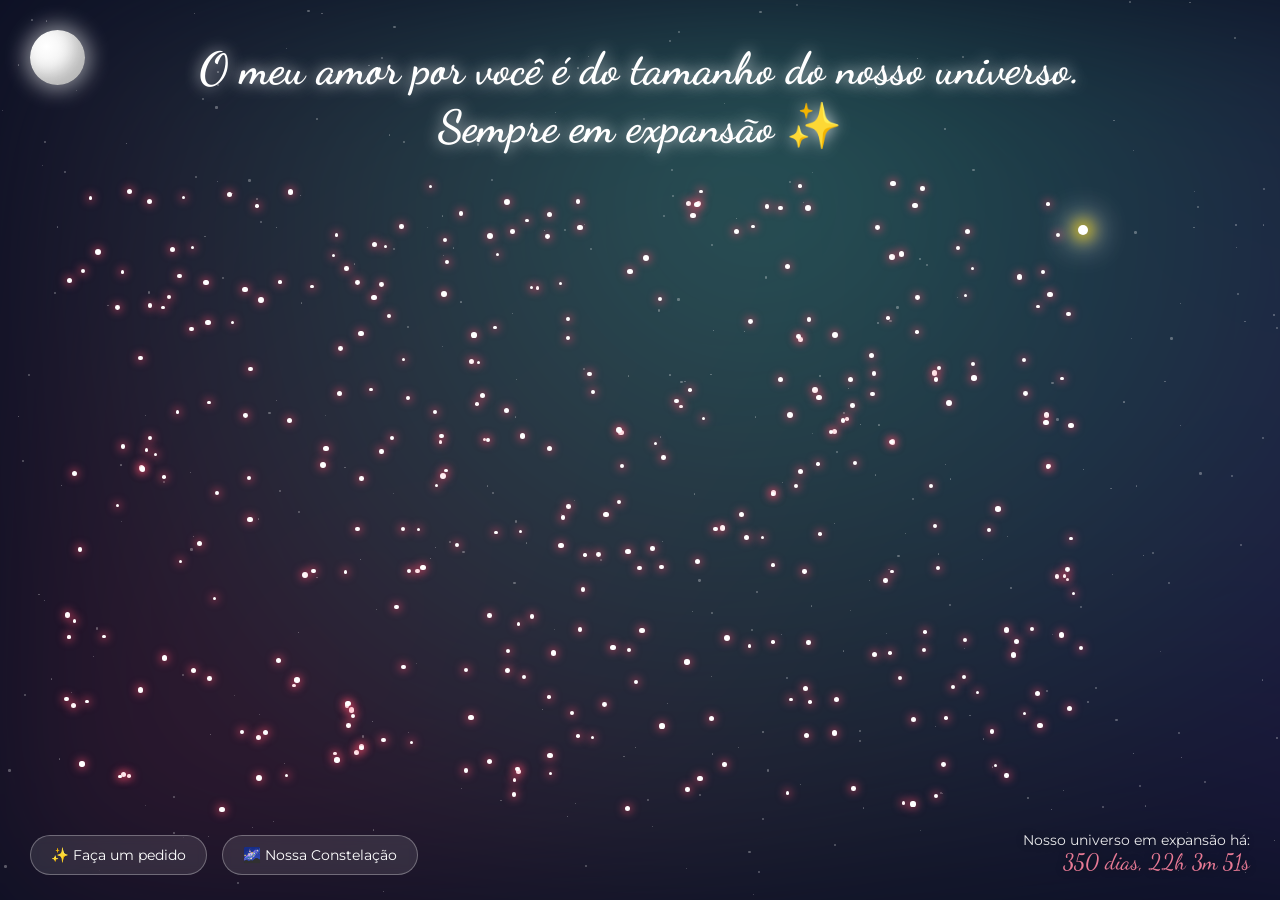
==== commit 79ff6e9f: "update 4 meses" ====
--- a/ceu.html
+++ b/ceu.html
@@ -127,6 +127,66 @@
             100% { opacity: 1; transform: scale(1.15); }
         }
 
+        /* =========================================
+           NOVO: A LUA E O EFEITO ECLIPSE
+           ========================================= */
+        .moon {
+            position: absolute;
+            top: 30px;
+            left: 30px;
+            width: 55px;
+            height: 55px;
+            background: radial-gradient(circle at 30% 30%, #ffffff, #e0e0e0);
+            border-radius: 50%;
+            box-shadow: 0 0 20px 5px rgba(255, 255, 255, 0.5), inset -10px -10px 15px rgba(0,0,0,0.2);
+            cursor: pointer;
+            z-index: 15;
+            transition: transform 0.3s, box-shadow 0.3s;
+        }
+
+        .moon:hover {
+            transform: scale(1.1);
+            box-shadow: 0 0 30px 10px rgba(255, 255, 255, 0.8), inset -10px -10px 15px rgba(0,0,0,0.2);
+        }
+
+        .eclipse-overlay {
+            position: fixed;
+            inset: 0;
+            background: #020204; /* Breu quase absoluto */
+            z-index: 90; /* Acima de tudo, abaixo do modal */
+            opacity: 0;
+            pointer-events: none;
+            transition: opacity 4s ease-in-out; /* Escurece bem devagar */
+            display: flex;
+            align-items: center;
+            justify-content: center;
+        }
+
+        .eclipse-overlay.active {
+            opacity: 1;
+            pointer-events: all; /* Bloqueia outros cliques enquanto durar */
+        }
+
+        .eclipse-text {
+            font-family: 'Dancing Script', cursive;
+            font-size: 3.5rem;
+            color: #fff;
+            text-shadow: 0 0 20px rgba(255, 255, 255, 0.4);
+            opacity: 0;
+            transform: translateY(20px);
+            transition: opacity 3s ease-in-out, transform 3s ease-in-out;
+            text-align: center;
+            padding: 0 20px;
+            max-width: 800px;
+        }
+
+        /* A frase só aparece DEPOIS que o escuro tomar conta */
+        .eclipse-overlay.active .eclipse-text {
+            opacity: 1;
+            transform: translateY(0);
+            transition-delay: 2.5s; 
+        }
+
         /* Modal das frases */
         .phrase-modal {
             position: fixed;
@@ -162,7 +222,7 @@
             transform: scale(1);
         }
 
-        .phrase-text {
+        .phrase-text-box {
             font-family: 'Dancing Script', cursive;
             font-size: 2.2rem;
             margin-bottom: 25px;
@@ -170,7 +230,7 @@
             line-height: 1.4;
         }
 
-        .phrase-text.zero-phrase {
+        .phrase-text-box.zero-phrase {
             color: #fffae6; 
             text-shadow: 0 0 10px rgba(255, 215, 0, 0.5);
         }
@@ -271,24 +331,35 @@
            ========================================= */
         @media (max-width: 768px) {
             h1 {
-                font-size: 1.8rem; /* Reduz o tamanho do título */
+                font-size: 1.8rem; 
                 padding: 0 15px;
             }
 
             .title-container {
-                top: 25px; /* Sobe um pouquinho o título */
+                top: 25px; 
+            }
+
+            .moon {
+                top: 20px;
+                left: 20px;
+                width: 45px;
+                height: 45px;
+            }
+
+            .eclipse-text {
+                font-size: 2.2rem;
             }
 
             .footer-controls {
-                flex-direction: column; /* Coloca os itens em coluna */
-                align-items: center;    /* Centraliza tudo */
+                flex-direction: column; 
+                align-items: center;    
                 padding: 0 15px;
                 bottom: 20px;
-                gap: 20px; /* Dá um respiro entre os botões e o relógio */
+                gap: 20px; 
             }
 
             .button-group {
-                justify-content: center; /* Centraliza os botões */
+                justify-content: center; 
                 gap: 10px;
             }
 
@@ -298,7 +369,7 @@
             }
 
             .infinity-clock {
-                text-align: center; /* Centraliza o texto do relógio */
+                text-align: center; 
                 font-size: 0.8rem;
             }
 
@@ -306,8 +377,8 @@
                 font-size: 1.2rem;
             }
 
-            .phrase-text {
-                font-size: 1.8rem; /* Frase do modal menor para caber na tela */
+            .phrase-text-box {
+                font-size: 1.8rem; 
             }
         }
     </style>
@@ -317,6 +388,8 @@
     <div class="aurora-container">
         <div class="aurora-layer"></div>
     </div>
+
+    <div class="moon" id="moon" title="O que acontece se o universo apagar?"></div>
 
     <div class="title-container">
         <h1>O meu amor por você é do tamanho do nosso universo.<br>Sempre em expansão ✨</h1>
@@ -337,9 +410,13 @@
         </div>
     </div>
 
+    <div class="eclipse-overlay" id="eclipseOverlay">
+        <div class="eclipse-text" id="eclipseText">Mesmo no escuro absoluto, eu sempre te encontraria.</div>
+    </div>
+
     <div class="phrase-modal" id="phraseModal">
         <div class="phrase-box">
-            <div class="phrase-text" id="phraseText"></div>
+            <div class="phrase-text-box" id="phraseText"></div>
             <button class="close-btn" id="closeBtn">Guardar com carinho</button>
         </div>
     </div>
@@ -426,7 +503,8 @@
             star.style.width = size + 'px';
             star.style.height = size + 'px';
             
-            star.style.left = (Math.random() * 80 + 10) + 'vw'; 
+            const maxLeft = window.innerWidth <= 768 ? 85 : 80;
+            star.style.left = (Math.random() * maxLeft + 5) + 'vw'; 
             star.style.top = (Math.random() * 70 + 20) + 'vh'; 
             
             star.style.animationDuration = (Math.random() * 2 + 1) + 's';
@@ -457,6 +535,31 @@
         
         sky.appendChild(zeroStar);
 
+        // =========================================================
+        // 4. LÓGICA DO ECLIPSE (NOVIDADE)
+        // =========================================================
+        const moonBtn = document.getElementById('moon');
+        const eclipseOverlay = document.getElementById('eclipseOverlay');
+        let eclipseAtivo = false;
+
+        moonBtn.addEventListener('click', () => {
+            if (eclipseAtivo) return; // Evita cliques duplos
+            eclipseAtivo = true;
+
+            // Escurece a tela e revela o texto após o delay do CSS
+            eclipseOverlay.classList.add('active');
+
+            // Depois de 9 segundos de drama/romance no escuro, o universo volta
+            setTimeout(() => {
+                eclipseOverlay.classList.remove('active');
+                
+                // Libera para clicar novamente apenas depois que clarear totalmente (4s de transição)
+                setTimeout(() => {
+                    eclipseAtivo = false;
+                }, 4000); 
+            }, 9000);
+        });
+
         // Lógica do Relógio e Meteoros
         function updateClock() {
             const agoraClock = new Date();
@@ -492,9 +595,7 @@
             }, 1000);
         });
 
-        /* =========================================================
-           LÓGICA DA CONSTELAÇÃO (RESPONSIVA)
-           ========================================================= */
+        // LÓGICA DA CONSTELAÇÃO (RESPONSIVA)
         const canvas = document.getElementById('constellationCanvas');
         const ctx = canvas.getContext('2d');
         let constellationVisible = false;
@@ -505,8 +606,6 @@
             canvas.height = window.innerHeight;
         }
         
-        // Se a tela mudar de tamanho (virar o celular ou ajustar a janela)
-        // apaga a constelação para não ficar desalinhada.
         window.addEventListener('resize', () => {
             resizeCanvas();
             if (constellationVisible) {
@@ -540,9 +639,6 @@
 
             const edges = [];
             
-            // LÓGICA INTELIGENTE DE DISTÂNCIA:
-            // Se for celular (largura < 768px), usa 80px de distância máxima. 
-            // Se for PC, usa 180px. Evita o "emaranhado" no celular.
             const maxDistance = window.innerWidth <= 768 ? 85 : 180;
             
             for (let i = 0; i < points.length; i++) {
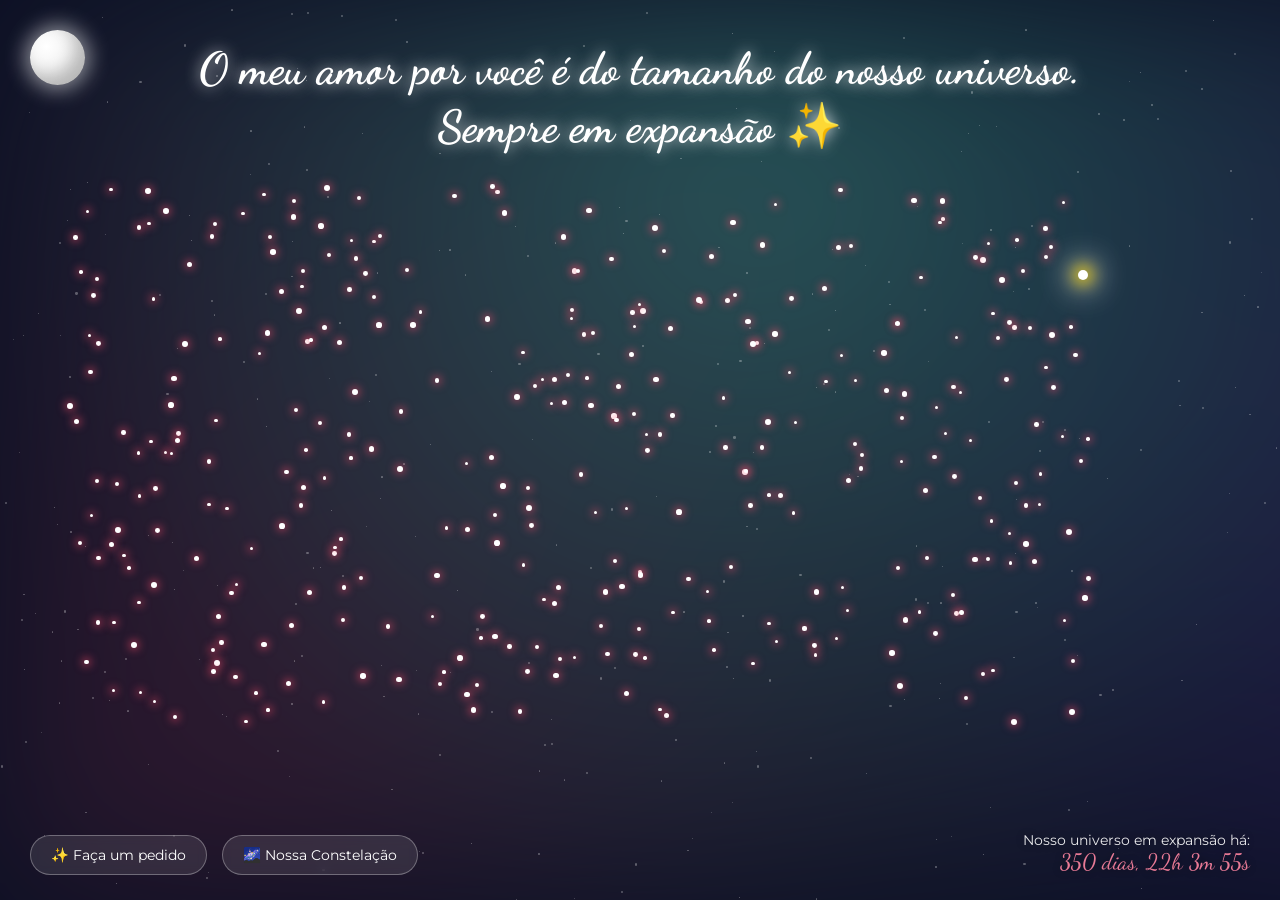
==== commit e017ed5d: "update 4 meses" ====
--- a/ceu.html
+++ b/ceu.html
@@ -128,7 +128,7 @@
         }
 
         /* =========================================
-           NOVO: A LUA E O EFEITO ECLIPSE
+           A LUA E O EFEITO ECLIPSE
            ========================================= */
         .moon {
             position: absolute;
@@ -327,20 +327,22 @@
         }
 
         /* =========================================
-           NOVAS REGRAS DE RESPONSIVIDADE (CELULAR)
+           REGRAS DE RESPONSIVIDADE (CELULAR)
            ========================================= */
         @media (max-width: 768px) {
             h1 {
                 font-size: 1.8rem; 
                 padding: 0 15px;
+                line-height: 1.4;
             }
 
             .title-container {
-                top: 25px; 
+                /* Empurra o título mais para baixo para não bater na lua */
+                top: 85px; 
             }
 
             .moon {
-                top: 20px;
+                top: 25px;
                 left: 20px;
                 width: 45px;
                 height: 45px;
@@ -505,7 +507,10 @@
             
             const maxLeft = window.innerWidth <= 768 ? 85 : 80;
             star.style.left = (Math.random() * maxLeft + 5) + 'vw'; 
-            star.style.top = (Math.random() * 70 + 20) + 'vh'; 
+            
+            // Ajusta margem no mobile para evitar as áreas da lua e botões
+            const minTop = window.innerWidth <= 768 ? 25 : 20;
+            star.style.top = (Math.random() * 60 + minTop) + 'vh'; 
             
             star.style.animationDuration = (Math.random() * 2 + 1) + 's';
             star.style.animationDelay = (Math.random() * 2) + 's';
@@ -527,7 +532,7 @@
         zeroStar.style.height = zeroSize + 'px';
         
         zeroStar.style.right = '15vw';
-        zeroStar.style.top = '25vh';
+        zeroStar.style.top = '30vh';
         
         zeroStar.addEventListener('click', () => {
             showPhrase(zeroPhrase, true); 
@@ -536,24 +541,21 @@
         sky.appendChild(zeroStar);
 
         // =========================================================
-        // 4. LÓGICA DO ECLIPSE (NOVIDADE)
+        // 4. LÓGICA DO ECLIPSE
         // =========================================================
         const moonBtn = document.getElementById('moon');
         const eclipseOverlay = document.getElementById('eclipseOverlay');
         let eclipseAtivo = false;
 
         moonBtn.addEventListener('click', () => {
-            if (eclipseAtivo) return; // Evita cliques duplos
+            if (eclipseAtivo) return; 
             eclipseAtivo = true;
 
-            // Escurece a tela e revela o texto após o delay do CSS
             eclipseOverlay.classList.add('active');
 
-            // Depois de 9 segundos de drama/romance no escuro, o universo volta
             setTimeout(() => {
                 eclipseOverlay.classList.remove('active');
                 
-                // Libera para clicar novamente apenas depois que clarear totalmente (4s de transição)
                 setTimeout(() => {
                     eclipseAtivo = false;
                 }, 4000); 
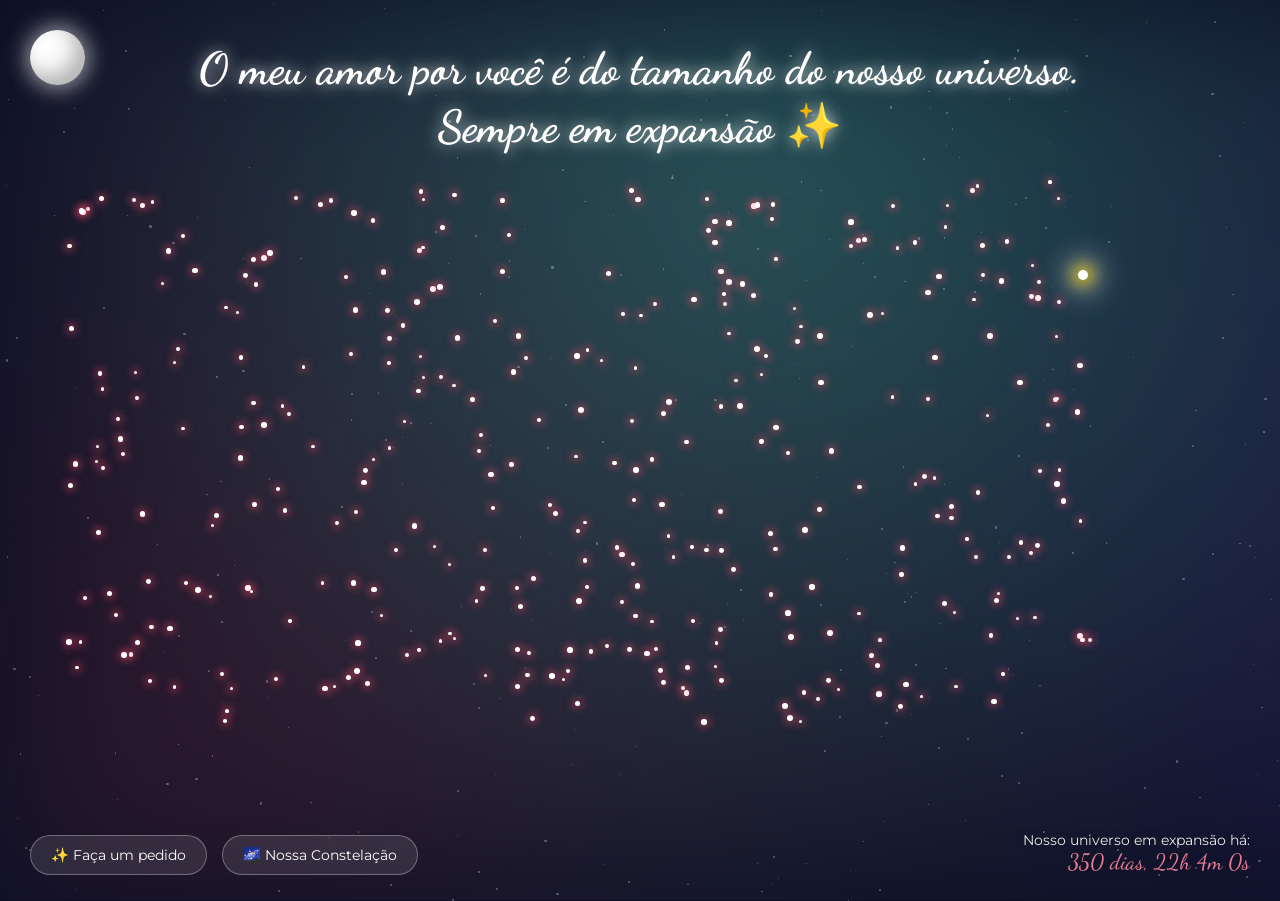
==== commit 05b133f3: "update" ====
--- a/ceu.html
+++ b/ceu.html
@@ -1,688 +1,1375 @@
 <!DOCTYPE html>
+
 <html lang="pt-br">
+
 <head>
+
     <meta charset="UTF-8">
+
     <meta name="viewport" content="width=device-width, initial-scale=1.0">
+
     <title>Nosso Céu Estrelado</title>
+
     <link href="https://fonts.googleapis.com/css2?family=Dancing+Script:wght@600&family=Montserrat:wght@300;400&display=swap" rel="stylesheet">
+
     <style>
+
         body {
+
             margin: 0;
+
             overflow: hidden;
+
             background-color: #0b1024;
+
             color: white;
+
             font-family: 'Montserrat', sans-serif;
+
             position: relative;
+
             height: 100vh;
+
             width: 100vw;
-        }
-
-        /* Camada da Aurora Boreal */
+
+        }
+
+
+
+/* Camada da Aurora Boreal */
+
         .aurora-container {
+
             position: absolute;
+
             inset: 0;
+
             z-index: 1; 
+
             overflow: hidden;
+
             pointer-events: none;
+
             opacity: 0.7; 
-        }
+
+        }
+
+
 
         .aurora-layer {
+
             position: absolute;
+
             width: 200%;
+
             height: 100%;
+
             background: 
+
                 radial-gradient(circle at 30% 20%, rgba(100, 255, 218, 0.4) 0%, rgba(100, 255, 218, 0) 40%),
+
                 radial-gradient(circle at 70% 60%, rgba(160, 90, 255, 0.3) 0%, rgba(160, 90, 255, 0) 50%),
+
                 radial-gradient(circle at 10% 80%, rgba(255, 77, 109, 0.2) 0%, rgba(255, 77, 109, 0) 40%);
+
             filter: blur(80px); 
+
             animation: auroraMovement 40s linear infinite alternate;
-        }
+
+        }
+
+
 
         @keyframes auroraMovement {
+
             0% { transform: translate(-25%, -10%) rotate(0deg) scale(1); }
+
             50% { transform: translate(-10%, 10%) rotate(5deg) scale(1.1); }
+
             100% { transform: translate(-25%, -10%) rotate(0deg) scale(1); }
-        }
-
-        /* Título */
+
+        }
+
+
+
+/* Título */
+
         .title-container {
+
             position: absolute;
+
             top: 40px;
+
             width: 100%;
+
             text-align: center;
+
             pointer-events: none;
+
             z-index: 10; 
-        }
+
+        }
+
+
 
         h1 {
+
             font-family: 'Dancing Script', cursive;
+
             font-size: 2.8rem;
+
             margin: 0;
+
             text-shadow: 0 0 15px rgba(255,255,255,0.8);
+
             padding: 0 20px;
+
             color: #fff;
+
             line-height: 1.3;
-        }
-
-        /* Estrelas de fundo */
+
+        }
+
+
+
+/* Estrelas de fundo */
+
         .bg-star {
+
             position: absolute;
+
             background: white;
+
             border-radius: 50%;
+
             opacity: 0.3;
+
             pointer-events: none;
+
             animation: twinkleBg alternate infinite;
+
             z-index: 2;
-        }
+
+        }
+
+
 
         @keyframes twinkleBg {
+
             0% { opacity: 0.1; transform: scale(0.8); }
+
             100% { opacity: 0.5; transform: scale(1.2); }
-        }
-
-        /* Estrelas clicáveis (Os dias) */
+
+        }
+
+
+
+/* Estrelas clicáveis (Os dias) */
+
         .day-star {
+
             position: absolute;
+
             background: #fff;
+
             border-radius: 50%;
+
             cursor: pointer;
+
             box-shadow: 0 0 8px 2px rgba(255, 77, 109, 0.6);
+
             transition: transform 0.3s cubic-bezier(0.175, 0.885, 0.32, 1.275), box-shadow 0.3s;
+
             animation: pulseDay alternate infinite;
+
             z-index: 5;
-        }
+
+        }
+
+
 
         .day-star:hover {
+
             transform: scale(2.5);
+
             box-shadow: 0 0 20px 5px rgba(255, 77, 109, 0.9), 0 0 30px white;
+
             z-index: 6; 
-        }
+
+        }
+
+
 
         @keyframes pulseDay {
+
             0% { opacity: 0.7; }
+
             100% { opacity: 1; }
-        }
-
-        /* A "Estrela Guia" do Dia Zero */
+
+        }
+
+
+
+/* A "Estrela Guia" do Dia Zero */
+
         .zero-star {
+
             position: absolute;
+
             background: #fff;
+
             border-radius: 50%;
+
             cursor: pointer;
+
             box-shadow: 0 0 15px 5px rgba(255, 215, 0, 0.8), 0 0 30px 10px rgba(255, 255, 255, 0.6);
+
             transition: transform 0.3s cubic-bezier(0.175, 0.885, 0.32, 1.275), box-shadow 0.3s;
+
             animation: pulseZero 2s alternate infinite;
+
             z-index: 7; 
-        }
+
+        }
+
+
 
         .zero-star:hover {
+
             transform: scale(3);
+
             box-shadow: 0 0 25px 8px rgba(255, 215, 0, 1), 0 0 40px 15px rgba(255, 255, 255, 0.8);
+
             z-index: 8;
-        }
+
+        }
+
+
 
         @keyframes pulseZero {
+
             0% { opacity: 0.8; transform: scale(1); }
+
             100% { opacity: 1; transform: scale(1.15); }
-        }
+
+        }
+
+
 
         /* =========================================
+
            A LUA E O EFEITO ECLIPSE
+
            ========================================= */
+
         .moon {
+
             position: absolute;
+
             top: 30px;
+
             left: 30px;
+
             width: 55px;
+
             height: 55px;
+
             background: radial-gradient(circle at 30% 30%, #ffffff, #e0e0e0);
+
             border-radius: 50%;
+
             box-shadow: 0 0 20px 5px rgba(255, 255, 255, 0.5), inset -10px -10px 15px rgba(0,0,0,0.2);
+
             cursor: pointer;
+
             z-index: 15;
+
             transition: transform 0.3s, box-shadow 0.3s;
-        }
+
+        }
+
+
 
         .moon:hover {
+
             transform: scale(1.1);
+
             box-shadow: 0 0 30px 10px rgba(255, 255, 255, 0.8), inset -10px -10px 15px rgba(0,0,0,0.2);
-        }
+
+        }
+
+
 
         .eclipse-overlay {
+
             position: fixed;
+
             inset: 0;
+
             background: #020204; /* Breu quase absoluto */
+
             z-index: 90; /* Acima de tudo, abaixo do modal */
+
             opacity: 0;
+
             pointer-events: none;
+
             transition: opacity 4s ease-in-out; /* Escurece bem devagar */
+
             display: flex;
+
             align-items: center;
+
             justify-content: center;
-        }
+
+        }
+
+
 
         .eclipse-overlay.active {
+
             opacity: 1;
+
             pointer-events: all; /* Bloqueia outros cliques enquanto durar */
-        }
+
+        }
+
+
 
         .eclipse-text {
+
             font-family: 'Dancing Script', cursive;
+
             font-size: 3.5rem;
+
             color: #fff;
+
             text-shadow: 0 0 20px rgba(255, 255, 255, 0.4);
+
             opacity: 0;
+
             transform: translateY(20px);
+
             transition: opacity 3s ease-in-out, transform 3s ease-in-out;
+
             text-align: center;
+
             padding: 0 20px;
+
             max-width: 800px;
-        }
-
-        /* A frase só aparece DEPOIS que o escuro tomar conta */
+
+        }
+
+
+
+/* A frase só aparece DEPOIS que o escuro tomar conta */
+
         .eclipse-overlay.active .eclipse-text {
+
             opacity: 1;
+
             transform: translateY(0);
+
             transition-delay: 2.5s; 
-        }
-
-        /* Modal das frases */
+
+        }
+
+
+
+/* Modal das frases */
+
         .phrase-modal {
+
             position: fixed;
+
             inset: 0;
+
             background: rgba(0,0,0,0.85);
+
             display: none;
+
             align-items: center;
+
             justify-content: center;
+
             z-index: 100;
+
             opacity: 0;
+
             transition: opacity 0.4s ease;
-        }
+
+        }
+
+
 
         .phrase-modal.show {
+
             display: flex;
+
             opacity: 1;
-        }
+
+        }
+
+
 
         .phrase-box {
+
             background: rgba(255, 255, 255, 0.08);
+
             border: 1px solid rgba(255, 255, 255, 0.2);
+
             padding: 40px 30px;
+
             border-radius: 20px;
+
             text-align: center;
+
             max-width: 80%;
+
             backdrop-filter: blur(10px);
+
             box-shadow: 0 0 30px rgba(255, 77, 109, 0.2);
+
             transform: scale(0.9);
+
             transition: transform 0.4s ease;
-        }
+
+        }
+
+
 
         .phrase-modal.show .phrase-box {
+
             transform: scale(1);
-        }
+
+        }
+
+
 
         .phrase-text-box {
+
             font-family: 'Dancing Script', cursive;
+
             font-size: 2.2rem;
+
             margin-bottom: 25px;
+
             color: #ffe6eb;
+
             line-height: 1.4;
-        }
+
+        }
+
+
 
         .phrase-text-box.zero-phrase {
+
             color: #fffae6; 
+
             text-shadow: 0 0 10px rgba(255, 215, 0, 0.5);
-        }
+
+        }
+
+
 
         .close-btn {
+
             background: linear-gradient(135deg, #ff4d6d, #ff85a1);
+
             border: none;
+
             color: white;
+
             padding: 12px 25px;
+
             border-radius: 25px;
+
             cursor: pointer;
+
             font-family: 'Montserrat', sans-serif;
+
             font-weight: bold;
+
             transition: transform 0.2s;
-        }
+
+        }
+
+
 
         .close-btn:hover {
+
             transform: scale(1.05);
-        }
-
-        /* Controles: Relógio, Botões */
+
+        }
+
+
+
+/* Controles: Relógio, Botões */
+
         .footer-controls {
+
             position: fixed;
+
             bottom: 25px;
+
             left: 0;
+
             width: 100%;
+
             display: flex;
+
             justify-content: space-between;
+
             align-items: flex-end;
+
             padding: 0 30px;
+
             box-sizing: border-box;
+
             z-index: 50; 
-        }
+
+        }
+
+
 
         .button-group {
+
             display: flex;
+
             gap: 15px;
+
             flex-wrap: wrap;
-        }
+
+        }
+
+
 
         .wish-btn {
+
             background: rgba(255, 255, 255, 0.1);
+
             border: 1px solid rgba(255, 255, 255, 0.3);
+
             color: white;
+
             padding: 10px 20px;
+
             border-radius: 20px;
+
             cursor: pointer;
+
             backdrop-filter: blur(5px);
+
             font-size: 0.9rem;
+
             transition: background 0.3s;
+
             font-family: 'Montserrat', sans-serif;
-        }
+
+        }
+
+
 
         .wish-btn:hover { background: rgba(255, 77, 109, 0.3); }
 
+
+
         .infinity-clock {
+
             text-align: right;
+
             font-size: 0.85rem;
+
             text-shadow: 0 0 10px rgba(0,0,0,0.5);
+
             opacity: 0.9;
-        }
+
+        }
+
+
 
         .infinity-clock span {
+
             display: block;
+
             font-family: 'Dancing Script', cursive;
+
             font-size: 1.4rem;
+
             color: #ff85a1;
-        }
-
-        /* Estrelas Cadentes */
+
+        }
+
+
+
+/* Estrelas Cadentes */
+
         .shooting-star {
+
             position: absolute;
+
             width: 120px;
+
             height: 1px;
+
             background: linear-gradient(to right, rgba(255,255,255,0), #fff);
+
             opacity: 0;
+
             z-index: 3;
+
             pointer-events: none;
-        }
+
+        }
+
+
 
         @keyframes shoot {
+
             0% { transform: translateX(0) translateY(0) rotate(-35deg); opacity: 1; }
+
             100% { transform: translateX(1000px) translateY(600px) rotate(-35deg); opacity: 0; }
-        }
-
-        /* Canvas da Constelação */
+
+        }
+
+
+
+/* Canvas da Constelação */
+
         #constellationCanvas {
+
             position: absolute;
+
             inset: 0;
+
             width: 100vw;
+
             height: 100vh;
+
             pointer-events: none;
+
             z-index: 4; 
-        }
+
+        }
+
+
 
         /* =========================================
+
            REGRAS DE RESPONSIVIDADE (CELULAR)
+
            ========================================= */
+
         @media (max-width: 768px) {
+
             h1 {
+
                 font-size: 1.8rem; 
+
                 padding: 0 15px;
+
                 line-height: 1.4;
-            }
+
+            }
+
+
 
             .title-container {
-                /* Empurra o título mais para baixo para não bater na lua */
+
+/* Empurra o título mais para baixo para não bater na lua */
+
                 top: 85px; 
-            }
+
+            }
+
+
 
             .moon {
+
                 top: 25px;
+
                 left: 20px;
+
                 width: 45px;
+
                 height: 45px;
-            }
+
+            }
+
+
 
             .eclipse-text {
+
                 font-size: 2.2rem;
-            }
+
+            }
+
+
 
             .footer-controls {
+
                 flex-direction: column; 
+
                 align-items: center;    
+
                 padding: 0 15px;
+
                 bottom: 20px;
+
                 gap: 20px; 
-            }
+
+            }
+
+
 
             .button-group {
+
                 justify-content: center; 
+
                 gap: 10px;
-            }
+
+            }
+
+
 
             .wish-btn {
+
                 font-size: 0.85rem;
+
                 padding: 8px 16px;
-            }
+
+            }
+
+
 
             .infinity-clock {
+
                 text-align: center; 
+
                 font-size: 0.8rem;
-            }
+
+            }
+
+
 
             .infinity-clock span {
+
                 font-size: 1.2rem;
-            }
+
+            }
+
+
 
             .phrase-text-box {
+
                 font-size: 1.8rem; 
-            }
-        }
+
+            }
+
+        }
+
     </style>
+
 </head>
+
 <body>
 
+
+
     <div class="aurora-container">
+
         <div class="aurora-layer"></div>
+
     </div>
 
+
+
     <div class="moon" id="moon" title="O que acontece se o universo apagar?"></div>
 
+
+
     <div class="title-container">
+
         <h1>O meu amor por você é do tamanho do nosso universo.<br>Sempre em expansão ✨</h1>
+
     </div>
 
+
+
     <div id="sky"></div>
-    
+
+
+
     <canvas id="constellationCanvas"></canvas>
 
+
+
     <div class="footer-controls">
+
         <div class="button-group">
+
             <button class="wish-btn" id="btnWish">✨ Faça um pedido</button>
+
             <button class="wish-btn" id="btnConstellation">🌌 Nossa Constelação</button>
+
         </div>
+
         <div class="infinity-clock" id="clock">
+
             Nosso universo em expansão há:
+
             <span id="timeCounter">Calculando...</span>
+
         </div>
+
     </div>
 
+
+
     <div class="eclipse-overlay" id="eclipseOverlay">
+
         <div class="eclipse-text" id="eclipseText">Mesmo no escuro absoluto, eu sempre te encontraria.</div>
+
     </div>
 
+
+
     <div class="phrase-modal" id="phraseModal">
+
         <div class="phrase-box">
+
             <div class="phrase-text-box" id="phraseText"></div>
+
             <button class="close-btn" id="closeBtn">Guardar com carinho</button>
+
         </div>
+
     </div>
 
+
+
     <script>
+
         const dataInicio = new Date(2025, 11, 20); 
+
         const agora = new Date();
+
         const dias = Math.max(1, Math.floor((agora - dataInicio) / (1000 * 60 * 60 * 24)));
-        
+
+
+
         const sky = document.getElementById('sky');
+
         const phrases = [
+
             "Você é a minha estrela mais brilhante.",
+
             "Cada dia com você é uma nova descoberta.",
+
             "Meu universo faz sentido porque você está nele.",
+
             "Te amar é a melhor parte do meu dia.",
+
             "Você ilumina as minhas noites mais escuras.",
+
             "Mesmo no caos, você é a minha paz.",
+
             "Amo até os seus pequenos detalhes, porque eles te fazem única.",
+
             "Seu sorriso é o meu evento astronômico favorito.",
+
             "Não importa a distância, meu pensamento sempre voa até você.",
+
             "Você é a poesia que o universo escreveu pra mim.",
+
             "Cada estrela aqui é um 'eu te amo' que eu guardei pra você.",
+
             "Com você, a eternidade parece pouco tempo.",
+
             "O brilho do seu olhar ofusca qualquer estrela.",
+
             "Você é o meu destino favorito.",
+
             "A gravidade não é nada perto da força que me puxa pra você.",
+
             "Cada momento nosso está gravado no meu coração.",
+
             "Se eu pudesse escolher de novo, escolheria você todas as vezes.",
+
             "Você trouxe as cores mais lindas para a minha vida.",
+
             "O som da sua risada é a minha música preferida.",
+
             "Eu te amo muito mais do que as palavras podem explicar."
+
         ];
 
+
+
         const zeroPhrase = `Dia ${dataInicio.toLocaleDateString('pt-BR')}: O exato momento em que nossa constelação começou a se formar. Foi o início do nosso 'Para Sempre'. Eu te amo muito, Jezz. 💖`;
 
+
+
         const phraseModal = document.getElementById('phraseModal');
+
         const phraseText = document.getElementById('phraseText');
+
         const closeBtn = document.getElementById('closeBtn');
 
+
+
         function showPhrase(phrase, isZero = false) {
+
             phraseText.textContent = `"${phrase}"`;
-            
+
+
+
             if (isZero) {
+
                 phraseText.classList.add('zero-phrase');
+
             } else {
+
                 phraseText.classList.remove('zero-phrase');
-            }
-            
+
+            }
+
+
+
             phraseModal.classList.add('show');
-        }
+
+        }
+
+
 
         closeBtn.addEventListener('click', () => {
+
             phraseModal.classList.remove('show');
+
         });
 
+
+
         phraseModal.addEventListener('click', (e) => {
+
             if (e.target === phraseModal) phraseModal.classList.remove('show');
+
         });
 
+
+
         // 1. GERAR A POEIRA ESTELAR (FUNDO)
+
         for (let i = 0; i < 300; i++) {
+
             const bgStar = document.createElement('div');
+
             bgStar.classList.add('bg-star');
-            
+
+
+
             const size = Math.random() * 2 + 0.5; 
+
             bgStar.style.width = size + 'px';
+
             bgStar.style.height = size + 'px';
-            
+
+
+
             bgStar.style.left = Math.random() * 100 + 'vw';
+
             bgStar.style.top = Math.random() * 100 + 'vh';
-            
+
+
+
             bgStar.style.animationDuration = (Math.random() * 4 + 2) + 's';
+
             bgStar.style.animationDelay = (Math.random() * 3) + 's';
-            
+
+
+
             sky.appendChild(bgStar);
-        }
+
+        }
+
+
 
         // 2. GERAR AS ESTRELAS CLICÁVEIS (DIAS)
+
         for (let i = 1; i < dias; i++) {
+
             const star = document.createElement('div');
+
             star.classList.add('day-star');
-            
+
+
+
             const size = Math.random() * 3 + 3; 
+
             star.style.width = size + 'px';
+
             star.style.height = size + 'px';
-            
+
+
+
             const maxLeft = window.innerWidth <= 768 ? 85 : 80;
+
             star.style.left = (Math.random() * maxLeft + 5) + 'vw'; 
-            
+
+
+
             // Ajusta margem no mobile para evitar as áreas da lua e botões
+
             const minTop = window.innerWidth <= 768 ? 25 : 20;
+
             star.style.top = (Math.random() * 60 + minTop) + 'vh'; 
-            
+
+
+
             star.style.animationDuration = (Math.random() * 2 + 1) + 's';
+
             star.style.animationDelay = (Math.random() * 2) + 's';
 
+
+
             star.addEventListener('click', () => {
+
                 const randomPhrase = phrases[Math.floor(Math.random() * phrases.length)];
+
                 showPhrase(randomPhrase);
+
             });
-            
+
+
+
             sky.appendChild(star);
-        }
+
+        }
+
+
 
         // 3. GERAR A "ESTRELA GUIA" (DIA ZERO)
+
         const zeroStar = document.createElement('div');
+
         zeroStar.classList.add('zero-star');
-        
+
+
+
         const zeroSize = 10; 
+
         zeroStar.style.width = zeroSize + 'px';
+
         zeroStar.style.height = zeroSize + 'px';
-        
+
+
+
         zeroStar.style.right = '15vw';
+
         zeroStar.style.top = '30vh';
-        
+
+
+
         zeroStar.addEventListener('click', () => {
+
             showPhrase(zeroPhrase, true); 
+
         });
-        
+
+
+
         sky.appendChild(zeroStar);
 
+
+
         // =========================================================
+
         // 4. LÓGICA DO ECLIPSE
+
         // =========================================================
+
         const moonBtn = document.getElementById('moon');
+
         const eclipseOverlay = document.getElementById('eclipseOverlay');
+
         let eclipseAtivo = false;
 
+
+
         moonBtn.addEventListener('click', () => {
+
             if (eclipseAtivo) return; 
+
             eclipseAtivo = true;
 
+
+
             eclipseOverlay.classList.add('active');
 
+
+
             setTimeout(() => {
+
                 eclipseOverlay.classList.remove('active');
-                
+
+
+
                 setTimeout(() => {
+
                     eclipseAtivo = false;
+
                 }, 4000); 
+
             }, 9000);
+
         });
 
+
+
         // Lógica do Relógio e Meteoros
+
         function updateClock() {
+
             const agoraClock = new Date();
+
             const diff = agoraClock - dataInicio;
 
+
+
             const calcDias = Math.floor(diff / (1000 * 60 * 60 * 24));
+
             const calcHoras = Math.floor((diff / (1000 * 60 * 60)) % 24);
+
             const calcMinutos = Math.floor((diff / 1000 / 60) % 60);
+
             const calcSegundos = Math.floor((diff / 1000) % 60);
 
+
+
             document.getElementById('timeCounter').textContent = 
+
                 `${calcDias} dias, ${calcHoras}h ${calcMinutos}m ${calcSegundos}s`;
-        }
+
+        }
+
         setInterval(updateClock, 1000);
+
         updateClock(); 
 
+
+
         document.getElementById('btnWish').addEventListener('click', () => {
+
             for(let i=0; i<8; i++) {
+
                 setTimeout(() => {
+
                     const meteor = document.createElement('div');
+
                     meteor.className = 'shooting-star';
+
                     meteor.style.top = Math.random() * 40 + '%';
+
                     meteor.style.left = Math.random() * 20 + '%';
+
                     meteor.style.animation = `shoot 1.5s ease-out forwards`;
+
                     sky.appendChild(meteor);
-                    
+
+
+
                     setTimeout(() => meteor.remove(), 2000);
+
                 }, i * 400); 
-            }
-            
+
+            }
+
+
+
             setTimeout(() => {
+
                 showPhrase("Pode fazer seu pedido. O meu já se realizou quando te conheci.");
+
             }, 1000);
+
         });
 
+
+
         // LÓGICA DA CONSTELAÇÃO (RESPONSIVA)
+
         const canvas = document.getElementById('constellationCanvas');
+
         const ctx = canvas.getContext('2d');
+
         let constellationVisible = false;
+
         let animationId;
 
+
+
         function resizeCanvas() {
+
             canvas.width = window.innerWidth;
+
             canvas.height = window.innerHeight;
-        }
-        
+
+        }
+
+
+
         window.addEventListener('resize', () => {
+
             resizeCanvas();
+
             if (constellationVisible) {
+
                 ctx.clearRect(0, 0, canvas.width, canvas.height);
+
                 constellationVisible = false;
+
                 document.getElementById('btnConstellation').innerHTML = "🌌 Nossa Constelação";
+
                 cancelAnimationFrame(animationId);
-            }
+
+            }
+
         });
+
         resizeCanvas();
 
+
+
         document.getElementById('btnConstellation').addEventListener('click', () => {
+
             if (constellationVisible) {
+
                 ctx.clearRect(0, 0, canvas.width, canvas.height);
+
                 constellationVisible = false;
+
                 document.getElementById('btnConstellation').innerHTML = "🌌 Nossa Constelação";
+
                 cancelAnimationFrame(animationId);
+
                 return;
-            }
+
+            }
+
+
 
             resizeCanvas(); 
-            
+
+
+
             const starsElements = Array.from(document.querySelectorAll('.day-star, .zero-star'));
+
             const points = starsElements.map(s => {
+
                 const rect = s.getBoundingClientRect();
+
                 return {
+
                     x: rect.left + rect.width / 2,
+
                     y: rect.top + rect.height / 2
+
                 };
+
             });
 
+
+
             const edges = [];
-            
+
+
+
             const maxDistance = window.innerWidth <= 768 ? 85 : 180;
-            
+
+
+
             for (let i = 0; i < points.length; i++) {
+
                 for (let j = i + 1; j < points.length; j++) {
+
                     const dist = Math.hypot(points[i].x - points[j].x, points[i].y - points[j].y);
+
                     if (dist < maxDistance) {
+
                         edges.push({ p1: points[i], p2: points[j] });
+
                     }
+
                 }
-            }
+
+            }
+
+
 
             let progress = 0;
-            
+
+
+
             function drawAnimatedConstellation() {
+
                 ctx.clearRect(0, 0, canvas.width, canvas.height);
+
                 progress += 0.015; 
+
                 if (progress > 1) progress = 1;
 
+
+
                 ctx.lineWidth = 1;
+
                 ctx.strokeStyle = `rgba(255, 215, 0, ${progress * 0.8})`; 
+
                 ctx.shadowBlur = 8;
+
                 ctx.shadowColor = 'rgba(255, 215, 0, 0.8)';
 
+
+
                 ctx.beginPath();
+
                 edges.forEach(edge => {
+
                     ctx.moveTo(edge.p1.x, edge.p1.y);
+
                     const currentX = edge.p1.x + (edge.p2.x - edge.p1.x) * progress;
+
                     const currentY = edge.p1.y + (edge.p2.y - edge.p1.y) * progress;
+
                     ctx.lineTo(currentX, currentY);
+
                 });
+
                 ctx.stroke();
 
+
+
                 if (progress < 1) {
+
                     animationId = requestAnimationFrame(drawAnimatedConstellation);
+
                 }
-            }
+
+            }
+
+
 
             constellationVisible = true;
+
             document.getElementById('btnConstellation').innerHTML = "✨ Esconder Constelação";
+
             drawAnimatedConstellation();
+
         });
 
+
+
     </script>
+
 </body>
-</html>+
+</html>
